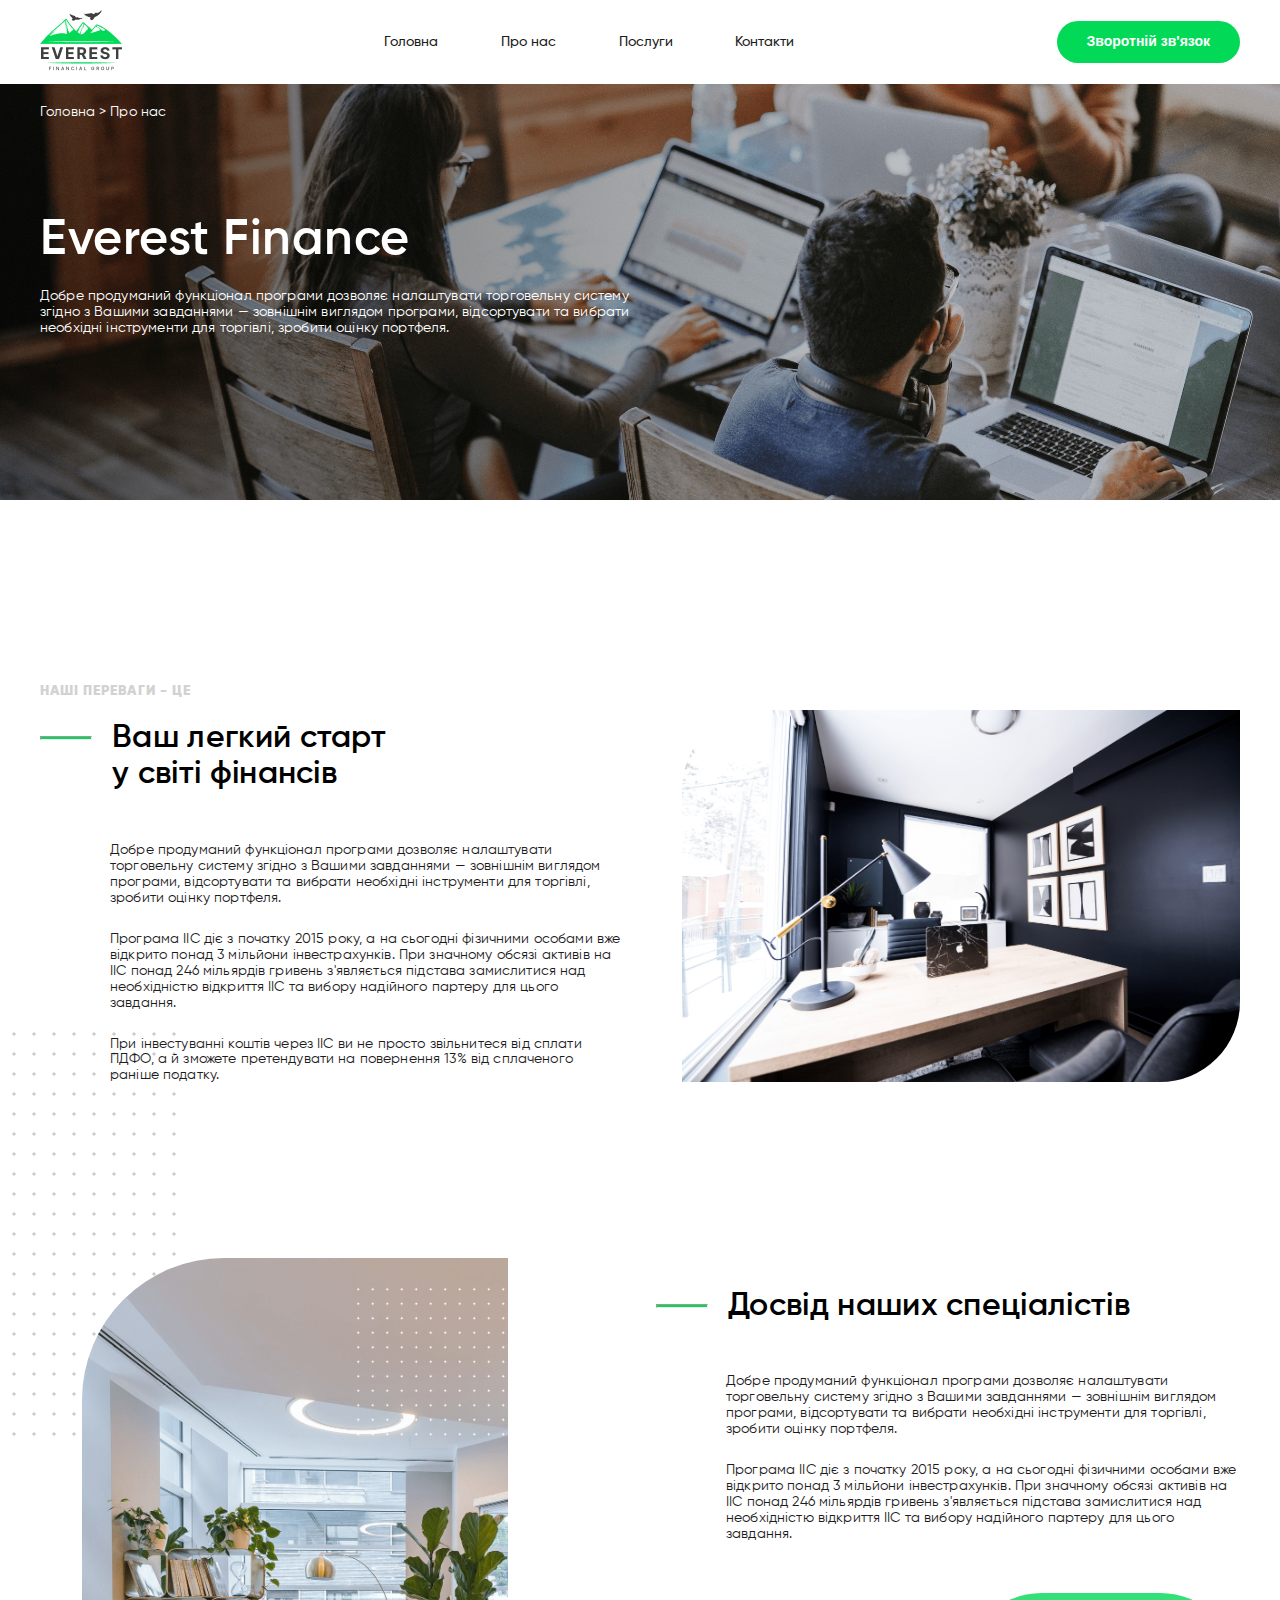
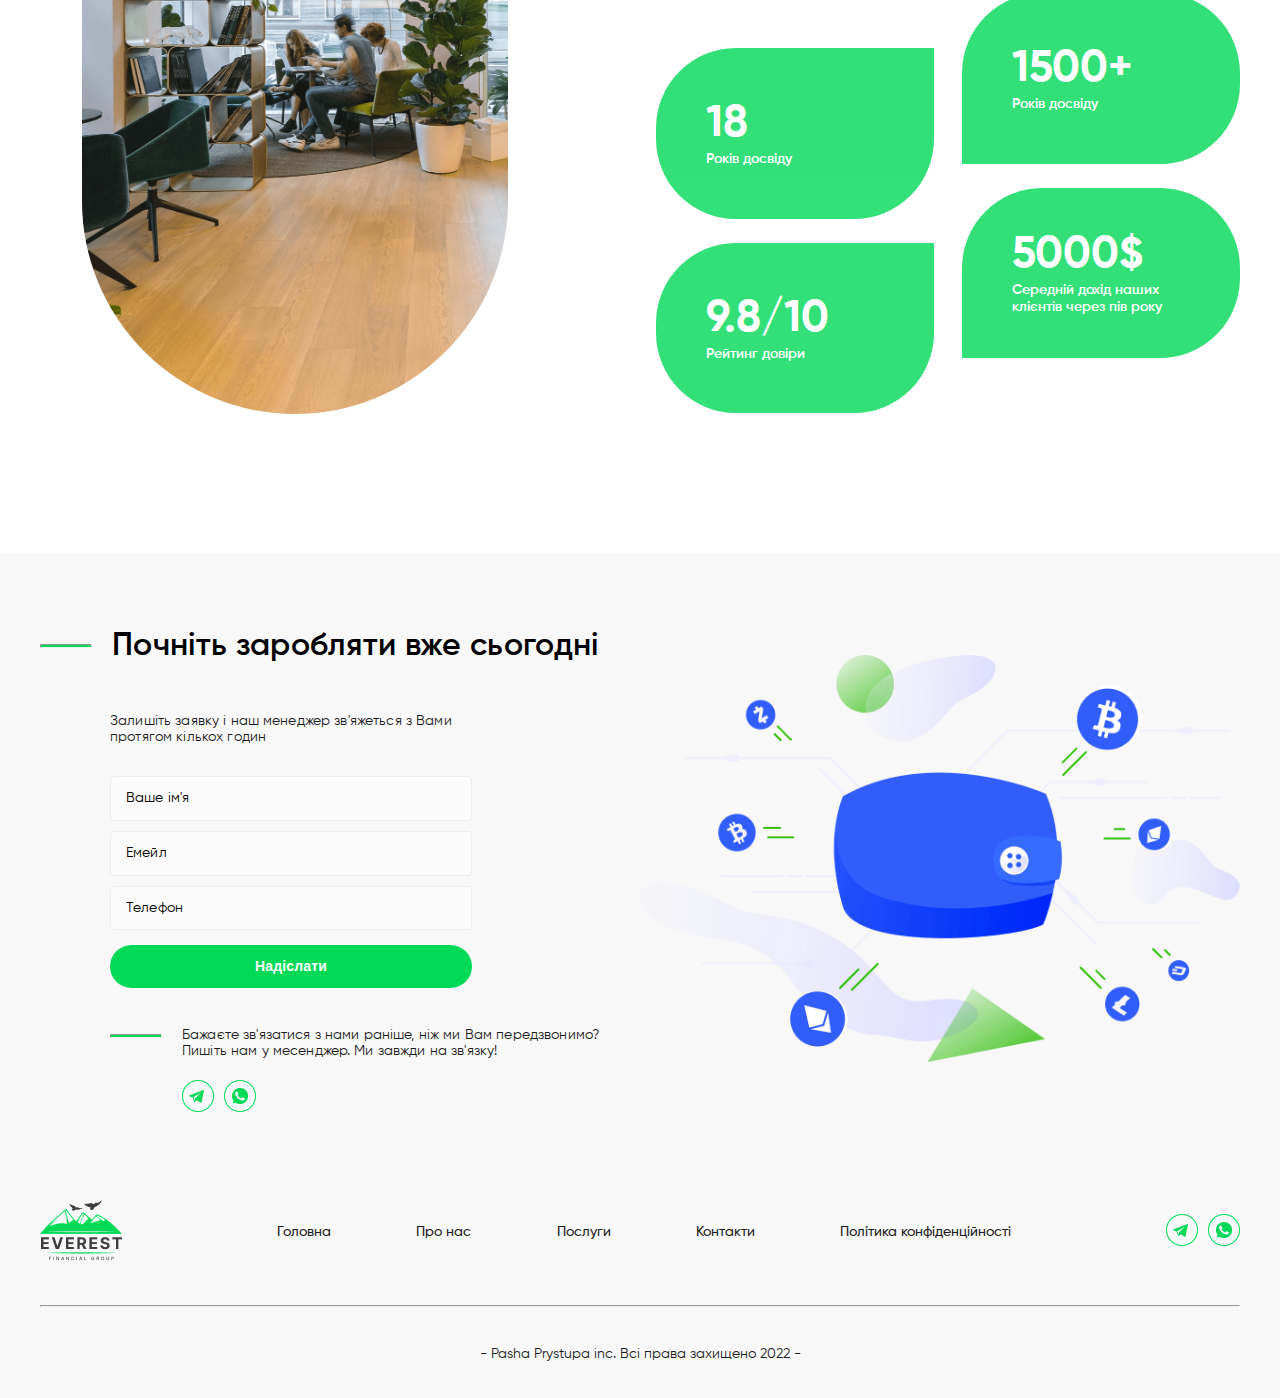
==== about_us.html @ 1550c244 "Update about_us.html" ====
<!DOCTYPE html>
<html lang="uk">

<head>
   <meta charset="UTF-8">
   <meta http-equiv="X-UA-Compatible" content="IE=edge">
   <meta name="viewport" content="width=device-width, initial-scale=1.0">
   <link rel="stylesheet" href="./css/main.css">
   <title>Everest</title>
</head>

<body class="body">
   <header class="header">
      <div class="body_header _container">
         <a href="./index.html"><img class="header_logo" src="./images/Logo_main.png" alt="Main logo"></a>
         <nav class="header_nav">
            <a class="header_link" href="./index.html">Головна</a>
            <a class="header_link" href="./about_us.html">Про нас</a>
            <div class="dropdown">
               <a class="header_link dropdown" onclick="dropdownMenu()">Послуги</a>
               <div class="dropdown_content" id="dropdown">
                  <a href="./stock_market.html" class="dropdown_content_link">Фондова біржа</a>
                  <a href="./crypto.html" class="dropdown_content_link">Криптовалюта</a>
               </div>
            </div>
            <a class="header_link" href="./contacts.html">Контакти</a>
         </nav>
         <a class="popup_button_link" href="#popup"><button class="header_button white_text">Зворотній
               зв'язок</button></a>
         <div class="mobile_menu_group">
            <a href="#popup" class="phone_link_button">
               <button class="header_phone_button">
                  <img src="./images/phone_button.png" alt="menu phone button">
               </button>
            </a>
            <a onclick="mobileMenuToggle()" class="mobile_menu_button">
               <button id="mobile_menu_button" class="header_menu_button_mobile">
                  <hr class="header_menu_button_mobile_line">
                  <hr class="header_menu_button_mobile_line">
                  <hr class="header_menu_button_mobile_line">
               </button>
               <button id="mobile_menu_button_x" class="mobile_menu_button_x">
               </button>
            </a>
         </div>
      </div>
   </header>
   <main>
      <div class="mobile_menu_popup" id="mobile_menu_popup">
         <nav class="mobile_menu_popup_nav">
            <a class="header_link" href="./index.html">Головна</a>
            <a class="header_link" href="./about_us.html">Про нас</a>
            <div class="dropdown_footer">
               <a class="header_link mobile_dropdown_footer" onclick="dropdownMenuMobileFooter()">Послуги</a>
               <div class="mobile_dropdown_content_footer" id="mobile_dropdown_footer">
                  <a href="./stock_market.html" class="dropdown_content_link">Фондова біржа</a>
                  <a href="./crypto.html" class="dropdown_content_link">Криптовалюта</a>
               </div>
            </div>
            <a class="header_link" href="./contacts.html">Контакти</a>
            <a class="header_link" href="#">Політика конфіденційності</a>
         </nav>
         <div class="mobile_popup_links">
            <a class="footer_link" href="https://twitter.com/" target="_blank"><img src="./images/twitter_icon.png"
                  alt="twitter icon"></a>
            <a class="footer_link" href="https://www.whatsapp.com/" target="_blank"><img src="./images/wats_up_icon.png"
                  alt="whats up icon"></a>
         </div>
      </div>
      <div class="body_main">
         <section class="main_banner au_main_banner">
            <div class="main_container _container">
               <div class="page_location">
                  <a href="./index.html" class="page_location_link">Головна</a>
                  <span class="page_location_arrow"> > </span>
                  <a href="./about_us.html" class="page_location_link">Про нас</a>
               </div>
               <div class="main_banner_content">
                  <h2 class="main_banner_title">Everest Finance</h2>
                  <p class="main_banner_text">Добре продуманий функціонал програми дозволяє налаштувати торговельну
                     систему згідно з Вашими завданнями — зовнішнім виглядом програми, відсортувати та вибрати необхідні
                     інструменти для торгівлі, зробити оцінку портфеля.</p>
               </div>
            </div>
         </section>
         <div class="_container">
            <section class="au_about_us">
               <div class="about_us_content">
                  <h3 class="gray_title">Наші переваги - це</h3>
                  <div class="green_line_group">
                     <hr class="green_line">
                     <h4 class="line_title">Ваш легкий старт<br> у світі фінансів</h4>
                  </div>
                  <div class="about_us_banner _tablet_invise">
                     <img class="au_about_us_banner_img" src="./images/main_about_us_img.png" alt="about us image">
                  </div>
                  <div class="about_us_text">
                     <p class="regular_text">Добре продуманий функціонал програми дозволяє налаштувати торговельну
                        систему згідно з Вашими завданнями — зовнішнім виглядом програми, відсортувати та вибрати
                        необхідні інструменти для торгівлі, зробити оцінку портфеля.</p>
                     <p class="regular_text">Програма ІІС діє з початку 2015 року, а на сьогодні фізичними особами вже
                        відкрито понад 3 мільйони інвестрахунків. При значному обсязі активів на ІІС понад 246 мільярдів
                        гривень з'являється підстава замислитися над необхідністю відкриття ІІС та вибору надійного
                        партеру для цього завдання.</p>
                     <p class="regular_text">При інвестуванні коштів через ІІС ви не просто звільнитеся від сплати ПДФО,
                        а й зможете претендувати на повернення 13% від сплаченого раніше податку.</p>
                  </div>
               </div>
               <div class="about_us_banner">
                  <img class="about_us_banner_img" src="./images/about_us_advantage.png" alt="our advantages">
               </div>
               <div class="polka_dotted"></div>
            </section>
            <section class="au_expirience">
               <div class="au_expirience_banner">
                  <span class="au_expirience_banner_img" alt="our experience">
                     <div class="au_polka_dotted"></div>
               </div>
               <div class="au_expirience_content">
                  <div class="au_expirience_content_text">
                     <div class="green_line_group">
                        <hr class="green_line">
                        <h4 class="line_title">Досвід наших спеціалістів</h4>
                     </div>
                     <div class="au_expirience_tablet">
                        <span class="au_expirience_tablet_img" alt="our expirience peoples">
                     </div>
                     <div class="about_us_text">
                        <p class="regular_text">Добре продуманий функціонал програми дозволяє налаштувати торговельну
                           систему згідно з Вашими завданнями — зовнішнім виглядом програми, відсортувати та вибрати
                           необхідні інструменти для торгівлі, зробити оцінку портфеля.</p>
                        <p class="regular_text">Програма ІІС діє з початку 2015 року, а на сьогодні фізичними особами
                           вже відкрито понад 3 мільйони інвестрахунків. При значному обсязі активів на ІІС понад 246
                           мільярдів гривень з'являється підстава замислитися над необхідністю відкриття ІІС та вибору
                           надійного партеру для цього завдання.</p>
                     </div>
                  </div>
                  <div class="au_green_drops">
                     <div class="au_green_drops_vertical">
                        <div class="au_green_drop">
                           <h5 class="au_green_drop_title">18</h5>
                           <p class="au_green_drop_text">Років досвіду</p>
                        </div>
                        <div class="au_green_drop mobile_hide_drop">
                           <h5 class="au_green_drop_title">9.8/10</h5>
                           <p class="au_green_drop_text">Рейтинг довіри</p>
                        </div>
                        <div class="au_green_drop_mirror mobile_show_drop">
                           <h5 class="au_green_drop_title">1500+</h5>
                           <p class="au_green_drop_text">Років досвіду</p>
                        </div>
                     </div>
                     <div class="au_green_drops_vertical _mirror">
                        <div class="au_green_drop_mirror mobile_hide_drop">
                           <h5 class="au_green_drop_title">1500+</h5>
                           <p class="au_green_drop_text">Років досвіду</p>
                        </div>
                        <div class="au_green_drop mobile_show_drop">
                           <h5 class="au_green_drop_title">9.8/10</h5>
                           <p class="au_green_drop_text">Рейтинг довіри</p>
                        </div>
                        <div class="au_green_drop_mirror">
                           <h5 class="au_green_drop_title">5000$</h5>
                           <p class="au_green_drop_text">Середній дохід наших клієнтів через пів року</p>
                        </div>
                     </div>
                  </div>
               </div>
            </section>
         </div>
      </div>
   </main>
   <footer class="footer_body">
      <div class="au_footer_wrapper">
         <div class="_container">
            <div class="start_make_money">
               <div class="start_make_money_form">
                  <div class="au_expirience_content_text">
                     <div class="green_line_group ">
                        <hr class="green_line">
                        <h4 class="line_title">Почніть заробляти вже сьогодні</h4>
                     </div>
                     <div class="about_us_text">
                        <p class="regular_text mobile_form_padding">Залишіть заявку і наш менеджер зв'яжеться з Вами
                           <br>протягом кількох
                           годин
                        </p>
                        <div class="au_popup_content">
                           <form class="au_popup_input" action="#popup_success">
                              <input class="popup_input_field" type="text" placeholder="Ваше ім'я" required>
                              <input class="popup_input_field" type="email"
                                 pattern="[a-z0-9._%+-]+@[a-z0-9.-]+\.[a-z]{2,4}$" required placeholder="Емейл">
                              <input class="popup_input_field" type="tel" placeholder="Телефон" required>
                              <input type="submit" class="popup_input_button" value="Надіслати">
                           </form>
                        </div>
                        <div class="au_green_line_group">
                           <hr class="au_green_line">
                           <div class="au_green_line_links_text">
                              <p class="au_regular_text">Бажаєте зв'язатися з нами раніше, ніж ми Вам
                                 передзвонимо?<br>Пишіть нам у месенджер. Ми завжди на зв'язку!</p>
                              <div class="au_green_line_links">
                                 <a class="footer_link" href="https://twitter.com/" target="_blank"><img
                                       src="./images/twitter_icon.png" alt="twitter icon"></a>
                                 <a class="footer_link" href="https://www.whatsapp.com/" target="_blank"><img
                                       src="./images/wats_up_icon.png" alt="whats up icon"></a>
                              </div>
                           </div>
                        </div>
                     </div>
                  </div>
               </div>
               <div>
                  <img class="start_make_money_img" src="./images/start_make_money.png" alt="wallet start make money">
               </div>
            </div>
            <div class="foot_container">
               <div class="footer_content">
                  <a href="./index.html"><img class="header_logo" src="./images/Logo_main.png" alt="Main logo"></a>
                  <nav class="footer_nav">
                     <a class="header_link" href="./index.html">Головна</a>
                     <a class="header_link" href="./about_us.html">Про нас</a>
                     <div class="dropdown_footer">
                        <a class="header_link dropdown_footer" onclick="dropdownMenuFooter()">Послуги</a>
                        <div class="dropdown_content_footer" id="dropdown_footer">
                           <a href="./stock_market.html" class="dropdown_content_link">Фондова біржа</a>
                           <a href="./crypto.html" class="dropdown_content_link">Криптовалюта</a>
                        </div>
                     </div>
                     <a class="header_link" href="./contacts.html">Контакти</a>
                     <a class="header_link" href="#">Політика конфіденційності</a>
                  </nav>
                  <div class="footer_links">
                     <a class="footer_link" href="https://twitter.com/" target="_blank"><img
                           src="./images/twitter_icon.png" alt="twitter icon"></a>
                     <a class="footer_link" href="https://www.whatsapp.com/" target="_blank"><img
                           src="./images/wats_up_icon.png" alt="whats up icon"></a>
                  </div>
               </div>
               <hr class="footer_line">
               <h6 class="copyright_footer">- <a href="https://www.instagram.com/pashkentik/"
                     class="footer_copyright">Pasha Prystupa</a> inc.
                  Всі права захищено 2022 -</h6>
            </div>
         </div>
      </div>
   </footer>
   <div id="popup" class="popup">
      <a class="popup_area" href="#popup_close"></a>
      <div class="popup_body">
         <div class="popup_group">
            <div class="popup_content">
               <h3 class="popup_title">Зворотній зв'язок</h3>
               <form class="popup_input" action="#popup_success">
                  <input class="popup_input_field" type="text" placeholder="Ваше ім'я" required>
                  <input class="popup_input_field" type="tel" placeholder="Телефон" required>
                  <input class="popup_input_field" type="email" pattern="[a-z0-9._%+-]+@[a-z0-9.-]+\.[a-z]{2,4}$"
                     required placeholder="Емейл">
                  <input type="submit" class="popup_input_button" value="Надіслати">
               </form>
            </div>
            <a href="#popup_close" class="popup_close"><img class="popup_close_img" src="./images/close_btn.png"
                  alt="close icon"></a>
         </div>
      </div>
   </div>
   <div id="popup_success" class="popup_success">
      <a class="popup_area" href="#popup_close"></a>
      <div class="popup_body_success">
         <div class="popup_group_success">
            <div class="popup_content_success">
               <h3 class="popup_title title_success">Ви успішно надіслали заявку на зворотній дзвінок. Ми з вами
                  зв'яжемось найближчим часом!</h3>
            </div>
            <a href="#popup_close" class="popup_close"><img class="popup_close_img" src="./images/close_btn.png"
                  alt="close icon"></a>
         </div>
      </div>
   </div>
   <div id="popup_close" class="popup_close_scroll"></div>
   <script src="./js/main.js"></script>
</body>

</html>
---- css/main.css ----
@font-face {
   font-family: 'Gilroy';
   src: url('../fonts/Gilroy-Regular.ttf') format('truetype');
   font-weight: 400;
   font-style: normal;
}

@font-face {
   font-family: 'Gilroy';
   src: url('../fonts/Gilroy-Medium.ttf') format('truetype');
   font-weight: 500;
   font-style: normal;
}

@font-face {
   font-family: 'Gilroy';
   src: url('../fonts/Gilroy-SemiBold.ttf') format('truetype');
   font-weight: 600;
   font-style: normal;
}

@font-face {
   font-family: 'Gilroy';
   src: url('../fonts/Gilroy-Bold.ttf') format('truetype');
   font-weight: 700;
   font-style: normal;
}

@font-face {
   font-family: 'Gilroy';
   src: url('../fonts/Gilroy-ExtraBold.ttf') format('truetype');
   font-weight: 800;
   font-style: normal;
}

@font-face {
   font-family: 'Gilroy';
   src: url('../fonts/Gilroy-Black.ttf') format('truetype');
   font-weight: 900;
   font-style: normal;
}

@font-face {
   font-family: 'Poppins';
   src: url('../fonts/Poppins-Bold.ttf') format('truetype');
   font-weight: 700;
   font-style: normal;
}

@font-face {
   font-family: 'Inter';
   src: url('../fonts/Inter-Medium.ttf') format('truetype');
   font-weight: 500;
   font-style: normal;
}

@font-face {
   font-family: 'Inter';
   src: url('../fonts/Inter-Bold.ttf') format('truetype');
   font-weight: 700;
   font-style: normal;
}

@font-face {
   font-family: 'Inter';
   src: url('../fonts/Inter-Black.ttf') format('truetype');
   font-weight: 900;
   font-style: normal;
}

/***************************************************              GENERAL RESET STYLES             ***************************************************/
html,
body,
div,
span,
object,
iframe,
h1,
h2,
h3,
h4,
h5,
h6,
p,
blockquote,
pre,
abbr,
address,
cite,
code,
del,
dfn,
em,
img,
ins,
kbd,
q,
samp,
small,
strong,
sub,
sup,
var,
b,
i,
dl,
dt,
dd,
ol,
ul,
li,
fieldset,
form,
label,
legend,
table,
caption,
tbody,
tfoot,
thead,
tr,
th,
td,
article,
aside,
canvas,
details,
figcaption,
figure,
footer,
header,
hgroup,
menu,
nav,
section,
summary,
time,
mark,
audio,
video {
   margin: 0;
   padding: 0;
   border: 0;
   outline: 0;
   font-size: 100%;
   vertical-align: baseline;
   background: transparent;
}

* {
   box-sizing: border-box;
}

*:focus {
   outline: none;
}

article,
aside,
details,
figcaption,
figure,
footer,
header,
hgroup,
menu,
nav,
section {
   display: block;
}

nav ul {
   list-style: none;
}

ol,
ul {
   list-style: none;
   margin: 0;
   padding: 0;
}

a {
   margin: 0;
   padding: 0;
   font-size: 100%;
   vertical-align: baseline;
   background: transparent;
   text-decoration: none;
}

a:hover {
   text-decoration: none;
}

table {
   border-collapse: collapse;
   border-spacing: 0;
}

img {
   border-style: none;
   max-width: 100%;
}

form fieldset {
   margin: 0;
   padding: 0;
   border: none;
}

input,
textarea,
select {
   vertical-align: middle;
   color: #000;
   padding: 0;
}

input,
select {
   vertical-align: middle;
}

input::-webkit-input-placeholder {
   color: #000;
}

input:focus::-webkit-input-placeholder {
   color: #000;
}

/*
@media (min-width: 1921px){}
@media (width: 1920px){}
@media (min-width: 1440px) and (max-width: 1919px) {}
@media (min-width: 1360px) and (max-width: 1439px) {}
@media (min-width: 1280px) and (max-width: 1359px) {}
@media (min-width: 1024px) and (max-width: 1279px) {}
@media (min-width: 768px) and (max-width: 1023px) {}
@media (min-width: 375px) and (max-width: 767px) {}
@media (min-width: 320px) and (max-width: 374px) {}
*/
/*
@media (max-width: 1919px) {}
@media (max-width: 1439px) {}
@media (max-width: 1279px) {}
@media (max-width: 767px) {}
*/
.wrapper {
   display: block;
   position: relative;
   width: 100%;
   height: 100%;
}

.layout {
   display: block;
   position: relative;
   overflow: hidden;
   width: 1400px;
   margin: 0 auto 0 auto;
}

header,
main,
footer,
section {
   display: block;
   position: relative;
   overflow: hidden;
   width: 100%;
}

._content {
   display: block;
   position: relative;
   overflow: hidden;
   width: 100%;
}

h1,
h2,
h3,
h4,
h5,
h6 {
   font-weight: inherit;
   font-size: inherit;
}

/***************************************************              GENERAL RESET STYLES             ***************************************************/
._container {
   max-width: 1200px;
   margin: 0 auto;
   padding: 0 15px;
   box-sizing: content-box;
   position: relative;
}

.header {
   overflow: visible;
   background: #FFFFFF;
   box-shadow: 0px 7px 40px rgba(0, 0, 0, 0.08);
}

body,
a {
   height: 100%;
   line-height: 16px;
   font-size: 14px;
   font-family: Gilroy;
   color: #1D1B1B;
   font-weight: 400;
   letter-spacing: 1%;
}

.body_header {
   display: flex;
   align-items: center;
   justify-content: space-between;
   min-height: 74px;
   padding-top: 5px;
   padding-bottom: 5px;
   z-index: 10;
}

.header_logo {
   min-height: 60px;
   min-width: 82px;
}

.header_nav {
   display: flex;
   max-width: 410px;
   justify-content: space-between;
   flex-grow: 1;
   align-self: stretch;
   overflow: visible;
}

.header_link {
   font-weight: 500;
   display: flex;
   align-items: center;
   justify-content: center;
   height: 100%;
}

.header_link:hover {
   color: #01D957;
}

.header_button {
   background: #01D957;
   border-radius: 27px;
   width: fit-content;
   max-height: 43px;
   padding: 13px 30px;
   border: none;
   text-align: center;
   cursor: pointer;
}

.header_phone_button {
   width: 40px;
   height: 40px;
   border-radius: 50%;
   border: none;
   background-color: #01D957;
   display: flex;
   justify-content: center;
   align-items: center;
}

.header_menu_button_mobile {
   border: none;
   background: #FFFFFF;
   width: 28px;
   height: 19px;
   display: flex;
   flex-direction: column;
   gap: 5px;
   padding: 0;
}

.header_menu_button_mobile_line {
   border-color: #01D957;
   height: 3px;
   background-color: #01D957;
   width: 100%;
   padding: 0;
   margin: 0;
   border-radius: 8px;
}

.mobile_menu_button {
   height: fit-content;
   width: fit-content;
}

.mobile_menu_group {
   display: none;
   gap: 34px;
   justify-content: center;
   align-items: center;
}

.white_text {
   color: #FFFFFF;
   font-weight: 700;
   font-size: 14px;
   line-height: 114%;
}

.main_banner {
   display: block;
   margin-left: auto;
   margin-right: auto;
   max-width: 100%;
   height: 500px;
   background: linear-gradient(88.35deg, #000000 -2.55%, rgba(0, 0, 0, 0) 79.52%), url('../images/main_banner.png');
   background-repeat: no-repeat;
   background-position: center;
   background-size: cover;
   color: #FFFFFF;
   position: relative;
   overflow: visible;
}

.au_main_banner {
   display: block;
   margin-left: auto;
   margin-right: auto;
   max-width: 100%;
   height: 416px;
   background: linear-gradient(88.35deg, rgba(0, 0, 0, 0.5) -2.55%, rgba(0, 0, 0, 0) 79.52%), url('../images/about_us_banner.png');
   background-repeat: no-repeat;
   background-position: center;
   background-size: cover;
   color: #FFFFFF;
   position: relative;
   overflow: visible;
}

.sm_main_banner {
   display: block;
   margin-left: auto;
   margin-right: auto;
   max-width: 100%;
   height: 416px;
   background: linear-gradient(88.35deg, rgba(0, 0, 0, 0.5) -2.55%, rgba(0, 0, 0, 0) 79.52%), url('../images/stock_market_banner.png');
   background-repeat: no-repeat;
   background-position: center;
   background-size: cover;
   color: #FFFFFF;
   position: relative;
   overflow: visible;
}

.crypto_main_banner {
   display: block;
   margin-left: auto;
   margin-right: auto;
   max-width: 100%;
   height: 416px;
   background: linear-gradient(88.35deg, rgba(0, 0, 0, 0.5) -2.55%, rgba(0, 0, 0, 0) 79.52%), url('../images/crypto_banner.png');
   background-repeat: no-repeat;
   background-position: center;
   background-size: cover;
   color: #FFFFFF;
   position: relative;
   overflow: visible;
}

.contact_main_banner {
   display: block;
   width: 50%;
   height: 684px;
   background: linear-gradient(88.35deg, rgba(0, 0, 0, 0.5) -2.55%, rgba(0, 0, 0, 0) 79.52%), url('../images/about_us_banner.png');
   background-repeat: no-repeat;
   background-position: center;
   background-size: cover;
   color: #FFFFFF;
   position: absolute;
   overflow: visible;
   top: 0;
   left: 0;
   z-index: -2;
}

.contact_body {
   min-height: 684px;
   position: relative;
}

.main_container {
   display: flex;
   height: 100%;
   justify-content: center;
   flex-direction: column;
}

.main_banner_content {
   max-width: 710px;
   flex-direction: column;
   width: 100%;
}

.main_banner_title {
   font-size: 50px;
   font-weight: 600;
   line-height: 114%;
   letter-spacing: 0.01em;
   padding-bottom: 20px;
   max-width: 710px;
}

.main_banner_text {
   font-family: 'Gilroy';
   font-style: normal;
   font-weight: 400;
   font-size: 14px;
   line-height: 114%;
   letter-spacing: 0.01em;
   color: #FFFFFF;
   padding-bottom: 35px;
   max-width: 590px;
}

.main_banner_button {
   height: fit-content;
   width: 100%;
   background: #01D957;
   width: fit-content;
   max-height: 48px;
   text-align: center;
   padding: 16px 30px;
   border: none;
   border-radius: 27px;
   cursor: pointer;
}


.about_us {
   width: 100%;
   max-height: 424px;
   margin-top: 100px;
   display: flex;
   justify-content: space-between;
   position: relative;
   overflow: visible;
}

.au_about_us {
   width: 100%;
   margin-top: 184px;
   display: flex;
   justify-content: space-between;
   position: relative;
   overflow: visible;

}

.sm_about_us {
   width: 100%;
   margin-top: 184px;
   display: flex;
   justify-content: space-between;
   position: relative;
   overflow: visible;
}

.au_expirience {
   width: 100%;
   height: 756px;
   margin-top: 150px;
   display: flex;
   justify-content: space-between;
   position: relative;
   overflow: visible;
   margin-bottom: 140px;
}

.about_us_content {
   max-width: 584px;
   max-height: 424px;
}

.sm_about_us_content {
   max-width: 550px;
   height: fit-content;
}

.au_expirience_content {
   max-width: 584px;
   padding-top: 30px;
}

.gray_title {
   width: 100%;
   font-weight: 900;
   font-size: 14px;
   line-height: 114%;
   letter-spacing: 0.075em;
   color: #D2D2D2;
   padding-bottom: 20px;
   text-transform: uppercase;
}

.contact_gray_title {
   width: fit-content;
   font-weight: 900;
   font-size: 14px;
   line-height: 114%;
   letter-spacing: 0.075em;
   color: #D2D2D2;
   padding-bottom: 15px;
   text-transform: uppercase;
}

.contact_location {
   display: flex;
   justify-content: space-between;
}

.line_title {
   font-family: 'Gilroy';
   font-style: normal;
   font-weight: 600;
   font-size: 32px;
   line-height: 114%;
   letter-spacing: 0.01em;
   color: #000000;
   padding-bottom: 20px;
}

.contact_line_title {
   font-family: 'Gilroy';
   font-style: normal;
   font-weight: 600;
   font-size: 32px;
   line-height: 114%;
   letter-spacing: 0.01em;
   color: #000000;
}

.green_line_group {
   display: flex;
   gap: 20px;
   padding-bottom: 30px;
}

.sm_green_line_group {
   display: flex;
   gap: 20px;
   padding-bottom: 30px;
   padding-top: 20px;
}

.au_green_line_group {
   display: flex;
   gap: 20px;
}

._propose_line {
   padding-bottom: 50px;
}

.green_line {
   background-color: #01D957;
   min-width: 52px;
   height: 4px;
   margin: 0;
   align-self: top;
   margin-top: 16px;
}

.au_green_line {
   background-color: #01D957;
   width: 52px;
   height: 4px;
   margin: 0;
   margin-top: 6px;
   align-self: top;
}

.au_green_line_links {
   display: flex;
}

.green_words {
   color: #01D957;
}

.regular_text {
   font-family: 'Gilroy';
   font-style: normal;
   font-weight: 400;
   font-size: 14px;
   line-height: 114%;
   letter-spacing: 0.01em;
   max-width: 520px;
}

.au_regular_text {
   font-family: 'Gilroy';
   font-style: normal;
   font-weight: 400;
   font-size: 14px;
   line-height: 114%;
   letter-spacing: 0.01em;
   max-width: 520px;
   padding-bottom: 20px;
}

.regular_text:not(:last-of-type) {
   padding-bottom: 25px;
}

.regular_text:last-of-type {
   padding-bottom: 30px;
}

.about_us_banner_img {
   max-height: inherit;
   width: 100%;
   border-radius: 80px 0px;
   align-self: center;
}

.au_about_us_banner_img {
   max-height: inherit;
   width: 100%;
   border-radius: 80px 0px;
   align-self: center;
}

.tablet_about_us_banner_img {
   position: absolute;
   height: 45%;
   width: 45%;
   bottom: 0;
   right: 0;
   border-radius: 30px;
}

.au_expirience_banner {
   display: flex;
   padding-left: 42px;
   align-self: center;
   width: 100%;
   position: relative;
   max-width: 468px;
}

.au_expirience_banner_img {
   max-height: inherit;
   width: 100%;
   border-radius: 200px 0px 300px 300px;
   align-self: center;
   height: 756px;
   background: url('../images/about_us_experience.png'), no-repeat;
   background-position: center;
   background-size: cover;
}

.au_expirience_tablet_img {
   background: url('../images/about_us_banner.png'), no-repeat;
   background-position: center;
   background-size: cover;
   border-radius: 350px 0px 300px 300px;
   align-self: center;
   width: 100%;
   height: 542px;
}

.au_expirience_tablet {
   padding: 40px 0;
   display: flex;
   justify-content: center;
   display: none;
}

.sm_top_banner_img {
   max-height: inherit;
   width: 100%;
   background: #C4C4C4;
   border-radius: 80px 0px 0px 0px;
   align-self: center;
}

.sm_middle_banner_img {
   max-height: inherit;
   width: 100%;
   background: #C4C4C4;
   align-self: center;

}

.sm_bottom_banner_img {
   max-height: inherit;
   width: 100%;
   background: #C4C4C4;
   border-radius: 0px 0px 80px 0px;
   align-self: center;
}

.crypto_top_banner_img {
   max-height: inherit;
   width: 100%;
   background: #C4C4C4;
   border-radius: 80px 0px 80px 0px;
   display: flex;
   align-items: center;
   height: 100%;
}

.white_line_crypto {
   position: absolute;
   background-color: #FFFFFF;
   width: 100%;
   height: 4.9%;
   left: 0;
}

.white_line_crypto_top {
   top: 30%;
}

.white_line_crypto_bottom {
   top: 65%;
}

.about_us_banner {
   display: flex;
   padding-left: 15px;
   align-self: center;
   max-width: 608px;
   max-height: 372px;
}

._tablet_invise {
   display: none;
}

.sm_stock_market_top {
   display: flex;
   align-self: center;
   max-width: 590px;
   max-height: 609px;
   position: relative;
   flex-direction: column;
   gap: 30px;
}

.crypto_stock_market_top {
   display: flex;
   align-self: center;
   max-width: 590px;
   max-height: 609px;
   position: relative;
}


.about_us_text {
   padding-left: 70px;
}

.footer_copyright:hover {
   color: #01D957;
}

.popup {
   position: fixed;
   height: 100%;
   width: 100%;
   background-color: rgba(19, 19, 19, 0.9);
   top: 0;
   left: 0;
   visibility: hidden;
   opacity: 0;
   z-index: 20;
}

.popup_success {
   position: fixed;
   height: 100%;
   width: 100%;
   background-color: rgba(19, 19, 19, 0.9);
   top: 0;
   left: 0;
   visibility: hidden;
   opacity: 0;
   z-index: 20;
}

.popup:target {
   opacity: 1;
   visibility: visible;
}

.popup_success:target {
   opacity: 1;
   visibility: visible;
}

.popup_area {
   position: absolute;
   width: 100%;
   height: 100%;
   top: 0;
   left: 0;
}

.popup_body {
   height: 100%;
   display: flex;
   align-items: center;
   justify-content: center;
   padding: 30px 0;
   padding-left: 15px;
   justify-items: center;
}

.popup_content {
   background-color: #FFFFFF;
   border-radius: 12px;
   width: 100%;
   height: 100%;
   display: flex;
   flex-direction: column;
   justify-content: space-evenly;
   align-items: center;
   z-index: 10;
}

.au_popup_content {
   border-radius: 12px;
   width: 387px;
   height: 222px;
   display: flex;
   flex-direction: column;
   justify-content: space-evenly;
   align-items: center;
   margin-bottom: 30px;
}

.popup_content_success {
   background-color: #FFFFFF;
   border-radius: 12px;
   width: 100%;
   height: 100%;
   display: flex;
   flex-direction: column;
   justify-content: center;
   align-items: center;
   z-index: 10;
}

.card_popup_content {
   border-radius: 12px;
   width: 387px;
   height: 222px;
   display: flex;
   flex-direction: column;
   justify-content: space-evenly;
   align-items: center;

}

.contact_wrapper {
   align-self: center;
   max-width: 386px;
}

.popup_input {
   display: flex;
   flex-direction: column;
   gap: 10px;
   width: 100%;
   height: 100%;
   max-width: 387px;
   max-height: 222px;
   padding-bottom: 10px;
   padding-left: 25px;
   padding-right: 25px;

}

.au_popup_input {
   display: flex;
   flex-direction: column;
   gap: 10px;
   width: 100%;
   height: 100%;
   max-width: 387px;
   max-height: 222px;
   padding-bottom: 10px;
   padding-right: 25px;
}

.card_popup_input {
   display: flex;
   flex-direction: column;
   gap: 10px;
   width: 100%;
   height: 100%;
   max-width: 387px;
   max-height: 222px;
   align-self: center;
}

.popup_title {
   font-family: 'Gilroy';
   font-style: normal;
   font-weight: 600;
   font-size: 24px;
   line-height: 114%;
   letter-spacing: 0.01em;
   color: #000000;
   text-align: center;
}

.popup_input_field {
   max-height: 48px;
   width: 386px;
   background-color: #FBFBFB;
   border: 1px solid #EEEDED;
   border-radius: 4px;
   padding-left: 15px;
   font-family: 'Gilroy';
   font-style: normal;
   font-weight: 400;
   font-size: 14px;
   line-height: 114%;
   letter-spacing: 0.01em;
   color: #1D1B1B;
   height: 100%;
   width: 100%;
}

.popup_input_button {
   max-width: 387px;
   max-height: 43px;
   height: 100%;
   margin-top: 5px;
   background-color: #01D957;
   border-radius: 27px;
   border: none;
   font-weight: 700;
   font-size: 14px;
   line-height: 114%;
   letter-spacing: 0.01em;
   color: #FFFFFF;
   width: 100%;
   cursor: pointer;
}

.popup_input_button_link {
   max-width: 387px;
   max-height: 43px;
   height: 100%;
}

.popup_group {
   overflow: hidden;
   display: flex;
   width: 480px;
   height: 354px;
   gap: 10px;
   margin: 0 10px;
   position: relative;
   padding-right: 28px;
   padding-left: 15px;
}

.popup_body_success {
   display: flex;
   height: 100%;
   justify-content: center;
   align-items: center;
}

.popup_group_success {
   display: flex;
   max-width: 436px;
   max-height: 225px;
   height: 100%;
   width: 100%;
   gap: 10px;
   padding-left: 26px;
}

.popup_close {
   width: 16px;
   height: 16px;
   position: absolute;
   top: 0;
   right: 0px;
}

.popup_close_img {
   max-width: 16px;
   height: 100%;
}

.popup_close_scroll {
   display: absolute;
   position: fixed;

}

.mobile_menu_popup {
   position: absolute;
   top: 0;
   left: 0;
   height: 90vh;
   width: 100%;
   display: flex;
   background-color: #FFFFFF;
   z-index: 18;
   align-items: center;
   flex-direction: column;
   display: none;
}

.show_menu_popup {
   display: flex;
}

.hide_three_hr {
   display: none;
}

.mobile_menu_button_x {
   background-image: url('../images/close_btn.png');
   background-repeat: no-repeat;
   background-size: cover;
   background-position: center;
   border: none;
   background-color: #FFFFFF;
   width: 28px;
   height: 19px;
   padding: 0;
   margin: 0;
   display: none;
}

.show_x {
   display: block;
}

.mobile_menu_popup_nav .header_link {
   padding: 20px 0;
   height: auto;
}

.mobile_menu_popup_nav {
   display: flex;
   max-width: 734px;
   width: 100%;
   flex-direction: column;
   gap: 40px;
   flex-grow: 1;
   justify-content: center;
}

.mobile_popup_links {
   padding-bottom: 50px;
}

.title_success {
   max-width: 350px;
   max-height: 110px;
}

.polka_dotted {
   position: absolute;
   top: 340px;
   left: -88%;
   width: 100%;
   height: 425px;
   background-color: transparent;
   background-image: radial-gradient(#000 3%, transparent 15%),
      radial-gradient(#000 3%, transparent 15%);
   background-size: 20px 20px;
   background-repeat: repeat;
   opacity: 0.2;
   z-index: -1;
}

.au_polka_dotted {
   position: absolute;
   top: 24px;
   right: 1px;
   width: 156px;
   height: 156px;
   background-color: transparent;
   background-image: radial-gradient(#fff 8%, transparent 10%), radial-gradient(#fff 8%, transparent 10%);
   background-size: 14.5px 14.5px;
   background-repeat: repeat;
   opacity: 1;
}

.we_propose {
   display: flex;
   width: 100%;
   max-height: 535px;
   margin-top: 190px;
   flex-direction: column;
   overflow: visible;
   margin-bottom: 150px;

}

.we_propose_content_group {
   display: flex;
   justify-content: space-between;
   flex-direction: row;
   overflow: visible;

}

.we_propose_card {
   max-width: 590px;
   min-height: 312px;
   background: #FFFFFF;
   box-shadow: 0px 7px 40px rgba(0, 0, 0, 0.08);
   border-radius: 14px;
   width: 100%;
   position: relative;
}

.propose_card_logo {
   max-width: 98px;
   height: auto;
   width: 100%;
}

.propose_card_group {
   padding: 30px;
   display: flex;
   flex-direction: column;
   justify-content: space-between;
   height: 100%;
}

.propose_card_text_group {
   max-width: 400px;
   max-height: 100px;
   display: flex;
   gap: 15px;
   flex-direction: column;
}

.propose_card_title {
   font-family: 'Gilroy';
   font-style: normal;
   font-weight: 600;
   font-size: 24px;
   line-height: 114%;
   letter-spacing: 0.01em;
   color: #01D957;
}

.propose_card_aside_coins {
   position: absolute;
   top: 13px;
   right: 24px;
   width: fit-content;
}

.propose_card_aside_guy {
   position: absolute;
   top: 16px;
   right: 72px;
   width: fit-content;
}

.footer_body {
   background-color: #F8F8F8;
   height: fit-content;
   overflow: visible;
}

.au_footer_wrapper {
   height: 844px;
}

.foot_container {
   display: flex;
   flex-direction: column;
   justify-content: space-evenly;
   height: 100%;
   height: 228px;
}

.footer_line {
   width: 100%;
   color: #CFCFCF;
   height: 1px;
}

.copyright_footer {
   align-self: center;
}

.footer_copyright {
   width: fit-content;
}

.footer_content {
   display: flex;
   justify-content: space-between;

}

.footer_links {
   display: flex;
   align-items: center;
   min-width: 74px;
   min-height: 32px;
}

.footer_nav {
   display: flex;
   max-width: 734px;
   width: 100%;
   justify-content: space-between;
}

.footer_link {
   height: fit-content;
}

.footer_link:not(:last-child) {
   padding-right: 10px;
}

.page_location {
   position: absolute;
   top: 20px;
   left: 15px;
}

.contact_page_location {
   left: 15px;
}

.page_location_link {
   font-weight: 400;
   font-size: 14px;
   line-height: 114%;
   letter-spacing: 0.01em;
   color: #FFFFFF;
}

.page_location_link:hover {
   color: #01D957;
}

.page_location_arrow {
   font-weight: 400;
   font-size: 14px;
   line-height: 114%;
   letter-spacing: 0.01em;
   color: #FFFFFF;
}

.au_expirience_content_text {
   padding-bottom: 20px;
}

.au_green_drops {
   max-width: 584px;
   height: 420px;
   display: flex;
   justify-content: space-between;
}

.au_green_drops_vertical {
   display: flex;
   flex-direction: column;
   gap: 24px;
   width: 278px;
   padding-top: 55px;
}

._mirror {
   padding-top: 0px;
   margin-bottom: 55px;
}

.au_green_drop {
   background: #01D957;
   opacity: 0.8;
   width: 100%;
   height: 100%;
   border-radius: 80px 0px 80px 80px;
   display: flex;
   flex-direction: column;
   justify-content: center;
   padding-left: 50px;
}


.au_green_drop_mirror {
   background: #01D957;
   opacity: 0.8;
   width: 100%;
   height: 100%;
   border-radius: 80px 80px 80px 0px;
   display: flex;
   flex-direction: column;
   justify-content: center;
   padding-left: 50px;
}

.mobile_show_drop {
   display: none;
}

.au_green_drop_title {
   font-weight: 700;
   font-size: 44px;
   line-height: 53px;
   color: #FFFFFF;
}

.au_green_drop_text {
   font-weight: 600;
   font-size: 14px;
   line-height: 17px;
   color: #FFFFFF;
   max-width: 170px;
}

.start_make_money {
   display: flex;
   align-items: center;
   width: 100%;
   padding: 74px 0;
}

.start_make_money_form {
   height: 465px;
   width: 600px;
}

.start_make_money_img {
   width: 100%;
   height: auto;
   max-width: 600px;
}

.white_line_img {
   position: absolute;
   height: 4.9%;
   background: #FFFFFF;
   width: 100%;
   top: 30.1%;
   left: 0;
}

.second_white_line_img {
   position: absolute;
   height: 4.9%;
   background: #FFFFFF;
   width: 100%;
   top: 65%;
   left: 0;
}

.dropdown {
   position: relative;
   cursor: pointer;
}

.dropdown_footer {
   position: relative;
   cursor: pointer;
}

.mobile_dropdown_footer {
   position: relative;
   cursor: pointer;
}

.dropdown_content {
   display: none;
   left: -75%;
   position: absolute;
   border-radius: 0px 0px 8px 8px;
   z-index: 10;
   width: 250%;
   height: 150%;
   background-color: rgba(255, 255, 255, 0.7);
}

.dropdown_content_footer {
   display: none;
   left: -75%;
   transform: translate(0, -200%);
   position: absolute;
   border-radius: 8px 8px 0px 0px;
   z-index: 10;
   width: 250%;
   height: 150%;
   background-color: rgba(138, 143, 139, 0.2);
}
.dropdown_content_footer_contact {
   display: none;
   left: -75%;
   transform: translate(0, -200%);
   position: absolute;
   border-radius: 8px 8px 0px 0px;
   z-index: 10;
   width: 250%;
   height: 150%;
   background-color: rgba(255, 255, 255, 0.6);
}

.mobile_dropdown_content_footer {
   display: none;
   left: -75%;
   top: 20vh;
   transform: translate(0, -200%);
   position: absolute;
   border-radius: 8px 8px 0px 0px;
   z-index: 10;
   width: 250%;
   height: 20vh;
   background-color: rgba(235, 235, 235, 1);
}

.show_dropdown {
   display: flex;
   align-items: center;
   flex-direction: column;
   justify-content: space-evenly;
}

.dropdown_content_link {
   color: #000;
   font-weight: 500;
   display: flex;
   align-items: center;
}

.dropdown_content_link:hover {
   color: #01D957;
}

.crypto_bitcoin_img {
   border-radius: 120px 0px;
   max-width: 386px;
   height: 100%;
   margin-left: 55px;
   margin-right: 100px;
}

.crypto_about_us {
   max-width: 1052px;
   margin: 0 auto;
   margin-top: 125px;
   display: flex;
   justify-content: space-between;
   position: relative;
   overflow: visible;
   align-items: center;
}

.crypto_container {
   display: flex;
   justify-content: center;
}

.FAQ_dropdown_body {
   min-height: 800px;
   width: 100%;
   display: flex;
   justify-content: center;
   align-items: center;
}

.FAQ_dropdown_content {
   height: fit-content;
   max-width: 800px;
   width: 100%;
   display: flex;
   flex-direction: column;
   gap: 80px;
}

.FAQ_text {
   display: flex;
   flex-direction: column;
   align-items: center;
}

.FAQ_gray_title {
   width: fit-content;
   font-weight: 900;
   font-size: 14px;
   line-height: 114%;
   letter-spacing: 0.075em;
   color: #D2D2D2;
   padding-bottom: 20px;
   text-transform: uppercase;
}

.FAQ_list_item_group:not(.FAQ_show) .FAQ_dropdowm_text {
   display: none;
}

.FAQ_list_item {
   display: flex;
   flex-direction: column;
}

.FAQ_list_item_group_title {
   display: flex;
   justify-content: space-between;
   cursor: pointer;
   align-items: center;
   min-height: 32px;
}

.FAQ_list_item_title {
   font-style: normal;
   font-weight: 600;
   font-size: 17px;
   line-height: 114%;
   letter-spacing: 0.01em;
   color: #1D1B1B;
   align-self: center;
}

.FAQ_show {
   display: block;
}

.FAQ_dropdowm_text {
   font-style: normal;
   font-weight: 400;
   font-size: 14px;
   line-height: 114%;
   letter-spacing: 0.01em;
   color: #1D1B1B;
   padding: 1em 0;
   opacity: 0;
   transition: opacity 0.5s linear;
}

.FAQ_list_item_close {
   height: 1.5em;
   width: 1.5em;
}

.FAQ_list_line {
   height: 1px;
   color: #DFDFDF;
   width: 100%;
   opacity: 0.6;
}

.FAQ_show .FAQ_list_item_group_title .FAQ_list_item_close {
   transform: rotate(45deg);
   transition: 0.5s ease-in-out;
}

.FAQ_show .FAQ_dropdowm_text {
   opacity: 1;
}

.contact_container {
   position: relative;
}

.contact_card_content {
   width: 50%;
   padding-left: 55px;
   padding-top: 55px;
   height: 684px;

}

.flex_container_contact {
   width: 100%;
   display: flex;
   justify-content: flex-end;
}

.contact_form {
   max-width: 590px;
   max-height: 536px;
   width: 100%;
   height: 100%;
   display: flex;
   flex-direction: column;
   justify-content: space-between;
}

@media (min-width:2560px) {
   ._container {
      max-width: 1600px;
      margin: 0 auto;
      padding: 0 15px;
      box-sizing: content-box;
   }

   .start_make_money {
      justify-content: space-between;
   }

   .crypto_about_us {
      margin-left: 0;
      margin-right: 0;
   }

   .crypto_about_us {
      max-width: none;
   }
}

@media (min-width: 1920px) and (max-width: 2559px) {}

@media (min-width: 1440px) and (max-width: 1919px) {}

@media (min-width: 1360px) and (max-width: 1439px) {}

@media (min-width: 1280px) and (max-width: 1359px) {}

@media (min-width: 1024px) and (max-width: 1279px) {
   .we_propose_content_group {
      gap: 15px
   }

   .au_green_drops {
      gap: 15px;
   }

   .au_expirience_content {
      padding-left: 15px;
   }

   .sm_about_us_content {
      min-width: 50%;
   }

   .sm_about_us {
      gap: 15px;
   }

   .crypto_bitcoin_img {
      margin: 0;
      align-self: center;
   }

   .crypto_top_banner_img {
      width: inherit;
      height: inherit;
   }

   .contact_location {
      flex-wrap: wrap;
      justify-content: space-evenly;
      gap: 15px;
   }

   .contact_location_item {
      display: flex;
      justify-content: center;
      flex-direction: column;
      align-items: center;
   }
}

@media (max-width: 1023px) {
   .au_expirience_banner {
      display: none;
   }

   .au_expirience_tablet {
      display: flex;
   }

   .contact_location {
      flex-wrap: wrap;
      justify-content: space-evenly;
      gap: 15px;
   }

   .contact_location_item {
      display: flex;
      justify-content: top;
      flex-direction: column;
      align-items: center;
   }

   .contact_form {
      max-height: 560px;
   }

   .green_line_group {
      padding-bottom: 10px;
   }

   .card_popup_content {
      max-width: 387px;
      width: inherit;
   }

   .contact_card_content {
      width: 50%;
      padding-left: 15px;
   }

   .footer_content {
      gap: 25px;
   }

   .main_banner_title {
      font-size: 40px;
   }

   .main_banner_content {
      max-width: 460px;
      padding-left: 40px;
   }

   .about_us {
      max-height: inherit;
      flex-wrap: wrap;
      gap: 60px;
      justify-content: center;
   }

   .au_about_us {
      max-height: inherit;
      flex-wrap: wrap;
      gap: 60px;
      justify-content: center;
      margin-top: 100px;
   }

   .about_us_content {
      max-height: inherit;
   }

   .about_us_banner {
      display: none;
   }

   .we_propose {
      margin-top: 100px;
      max-height: inherit;
      align-items: center;
      margin-bottom: 80px;
   }

   .we_propose_content_group {
      flex-wrap: wrap;
      justify-content: center;
      gap: 15px;
   }

   .we_propose_content {
      max-width: 584px;
      gap: 15px;
   }

   ._tablet_invise {
      display: flex;
      position: relative;
      max-height: inherit;
      padding-left: 0;
      margin: 40px 0;
   }

   .about_us_banner_img {
      margin-bottom: 20%;
   }

   .about_us_text {
      padding-left: 0;
   }

   .regular_text {
      max-width: inherit;
   }

   .au_expirience {
      margin-top: 80px;
      flex-wrap: wrap;
      justify-content: center;
      height: inherit;
   }

   .au_expirience_content {
      padding-top: 0;
   }

   .start_make_money_form {
      width: 100%;
      height: fit-content;
      display: flex;
      justify-content: center;
   }

   .au_footer_wrapper {
      height: fit-content;
   }

   .start_make_money {
      flex-wrap: wrap;
      flex-direction: column-reverse;
      gap: 60px;
   }

   .about_us_text {
      display: flex;
      flex-direction: column;
      align-items: center;
   }

   .main_banner {
      background: linear-gradient(0deg, rgba(0, 0, 0, 0.7), rgba(0, 0, 0, 0.7)), url('../images/main_banner.png');
      background-repeat: no-repeat;
      background-position: right;
      background-size: cover;
   }

   .au_main_banner {
      background: linear-gradient(0deg, rgba(0, 0, 0, 0.5), rgba(0, 0, 0, 0.5)), url('../images/about_us_banner.png');
      background-repeat: no-repeat;
      background-position: center;
      background-size: cover;
   }

   .sm_main_banner {
      background: linear-gradient(0deg, rgba(0, 0, 0, 0.5), rgba(0, 0, 0, 0.5)), url('../images/stock_market_banner.png');
      background-repeat: no-repeat;
      background-position: center;
      background-size: cover;
   }

   .crypto_main_banner {
      background: linear-gradient(0deg, rgba(0, 0, 0, 0.5), rgba(0, 0, 0, 0.5)), url('../images/crypto_banner.png');
      background-repeat: no-repeat;
      background-position: center;
      background-size: cover;
   }

   .contact_main_banner {
      background: linear-gradient(0deg, rgba(0, 0, 0, 0.5), rgba(0, 0, 0, 0.5)), url('../images/about_us_banner.png');
      background-repeat: no-repeat;
      background-position: center;
      background-size: cover;
   }

   .sm_about_us {
      flex-direction: column-reverse;
      align-items: center;
      gap: 60px;
      margin-top: 100px;
   }

   .start_make_money {
      width: inherit;
   }

   .crypto_bitcoin_img {
      margin: 0;
   }

   .crypto_about_us {
      flex-wrap: wrap;
      flex-direction: column;
      justify-content: center;
      gap: 60px;
   }

   .sm_about_us_content {
      display: flex;
      flex-direction: column;
      max-width: 590px;
   }

   .crypto_stock_market_top {
      max-width: 590px;
      max-height: inherit;
   }

   .crypto_bitcoin_img {
      max-width: 100%;
   }

   .main_banner_text {
      line-height: 18px;
   }

   .FAQ_dropdown_body {
      min-height: 600px;
      padding-top: 40px;
      padding-bottom: 60px;
   }

   .main_banner_button_link {
      width: 100%;
   }

   .main_banner_button {
      width: 100%;
   }
}

@media (max-width: 767px) {

   .header {
      z-index: 20;
   }

   .dropdown_content_footer {
      top: 540%;
      left: -100%;
      transform: translate(0, -200%);
      position: absolute;
      border-radius: 8px 8px 8px 8px;
      z-index: 10;
      width: 300%;
      height: 600%;
      background-color: rgba(211, 211, 211, 1);
   }
   .dropdown_content_footer_contact {
      top: 540%;
      left: -100%;
      transform: translate(0, -200%);
      position: absolute;
      border-radius: 8px 8px 8px 8px;
      z-index: 10;
      width: 300%;
      height: 600%;
      background-color: rgba(211, 211, 211, 1);
   }

   .contact_main_banner {
      width: 40%;
   }

   .contact_card_content {
      padding-top: 20px;
      width: 60%;
   }

   .contact_form .green_line_group .green_line {
      min-width: 0;
      max-width: 52px;
      width: 100%;
   }

   .contact_location_item .header_link {
      text-align: center;
   }

   .contact_location {
      padding: 20px 0;
   }

   .header_nav {
      display: none;
   }

   .footer_content,
   .footer_nav {
      flex-direction: column;
      align-items: center;
      gap: 30px
   }

   .foot_container {
      height: fit-content;
      gap: 50px;
      padding-top: 40px;
      padding-bottom: 40px;
   }

   .footer_nav {
      order: 3;
      gap: 50px;
   }

   .footer_links {
      padding-bottom: 20px;
   }

   .propose_card_aside_coins {
      position: static;
      margin: 37px 0;
   }

   .propose_card_aside_guy {
      position: static;
      margin-bottom: 37px;
      align-self: center;
   }

   .propose_card_group {
      flex-direction: column-reverse;
      align-items: center;
      justify-content: center;
   }

   .propose_card_text_group {
      margin-bottom: 30px;
      max-height: fit-content;
   }

   .main_banner_title {
      text-align: center;
   }

   .main_banner_text {
      text-align: center;
      line-height: 18px;
   }

   .main_banner_content {
      display: flex;
      align-items: center;
      padding: 0;
   }

   .main_banner_button {
      width: 100%;
   }

   .main_container {
      align-items: center;
   }

   .we_propose_content {
      display: flex;
      gap: 20px;
      flex-direction: column;
   }

   .we_propose_content_group {
      gap: 30px;
   }

   .popup_button_link {
      display: none;
   }

   .mobile_menu_group {
      display: flex;
   }

   .au_green_drops {
      flex-wrap: wrap;
      height: fit-content;
      gap: 20px;
      justify-content: center;
      padding-top: 20px;
   }

   .au_green_drop,
   .au_green_drop_mirror {
      min-height: 170px;
   }

   .au_expirience {
      margin-bottom: 120px;
   }

   .au_green_drops_vertical {
      padding-top: 0;
      margin-bottom: 0;
      gap: 20px;
   }

   .start_make_money {
      padding: 60px 0;
   }

   .au_popup_input {
      padding-right: 0;
   }

   .sm_about_us_content {
      gap: 0;
   }

   .sm_about_us_content .green_line_group {
      padding-bottom: 30px;
   }

   .crypto_about_us {
      margin-top: 100px;
   }

}

@media (max-width: 500px) {
   .contact_main_banner {
      display: none;
   }

   .contact_page_location .page_location_link {
      color: #000;
   }

   .contact_page_location .page_location_arrow {
      color: #000;
   }

   .contact_card_content {
      padding-left: 0;
      padding-top: 86px;
      width: 100%;
   }
}

@media (max-width: 425px) {
   .contact_location {
      align-items: flex-start;
      flex-direction: column;
   }

   .contact_social_group {
      align-self: flex-start;
   }

   .contact_gray_title {
      align-self: flex-start;
   }

   .sm_about_us {
      gap: 40px;
   }

   .gray_title {
      font-size: 12px;
   }

   .regular_text {
      font-size: 12px;
   }

   .au_regular_text {
      font-size: 12px;
   }

   .contact_line_title {
      font-size: 24px;
   }

   .line_title {
      font-size: 24px;
      padding: 0;
   }

   .green_line_group {
      padding: 0;
   }

   .mobile_form_padding {
      padding-top: 20px;
      align-self: center;
      padding-left: 15px;
   }

   ._propose_line {
      padding-bottom: 30px;
   }

   .main_banner_title {
      text-align: center;
      font-size: 24px;
   }

   .main_banner_text {
      font-size: 12px;
   }

   .about_us {
      margin-top: 70px;
   }

   .polka_dotted {
      display: none;
   }

   .mobile_hide_drop {
      display: none;
   }

   .mobile_show_drop {
      display: flex;
   }

   .au_popup_content {
      width: 100%;
   }

   .FAQ_dropdown_content {
      gap: 50px;
   }
}

@media (min-width: 320px) and (max-width: 374px) {
   .mobile_form_padding {
      align-self: flex-end;
   }

   .copyright_footer {
      text-align: center;
      word-wrap: wrap;
   }
}
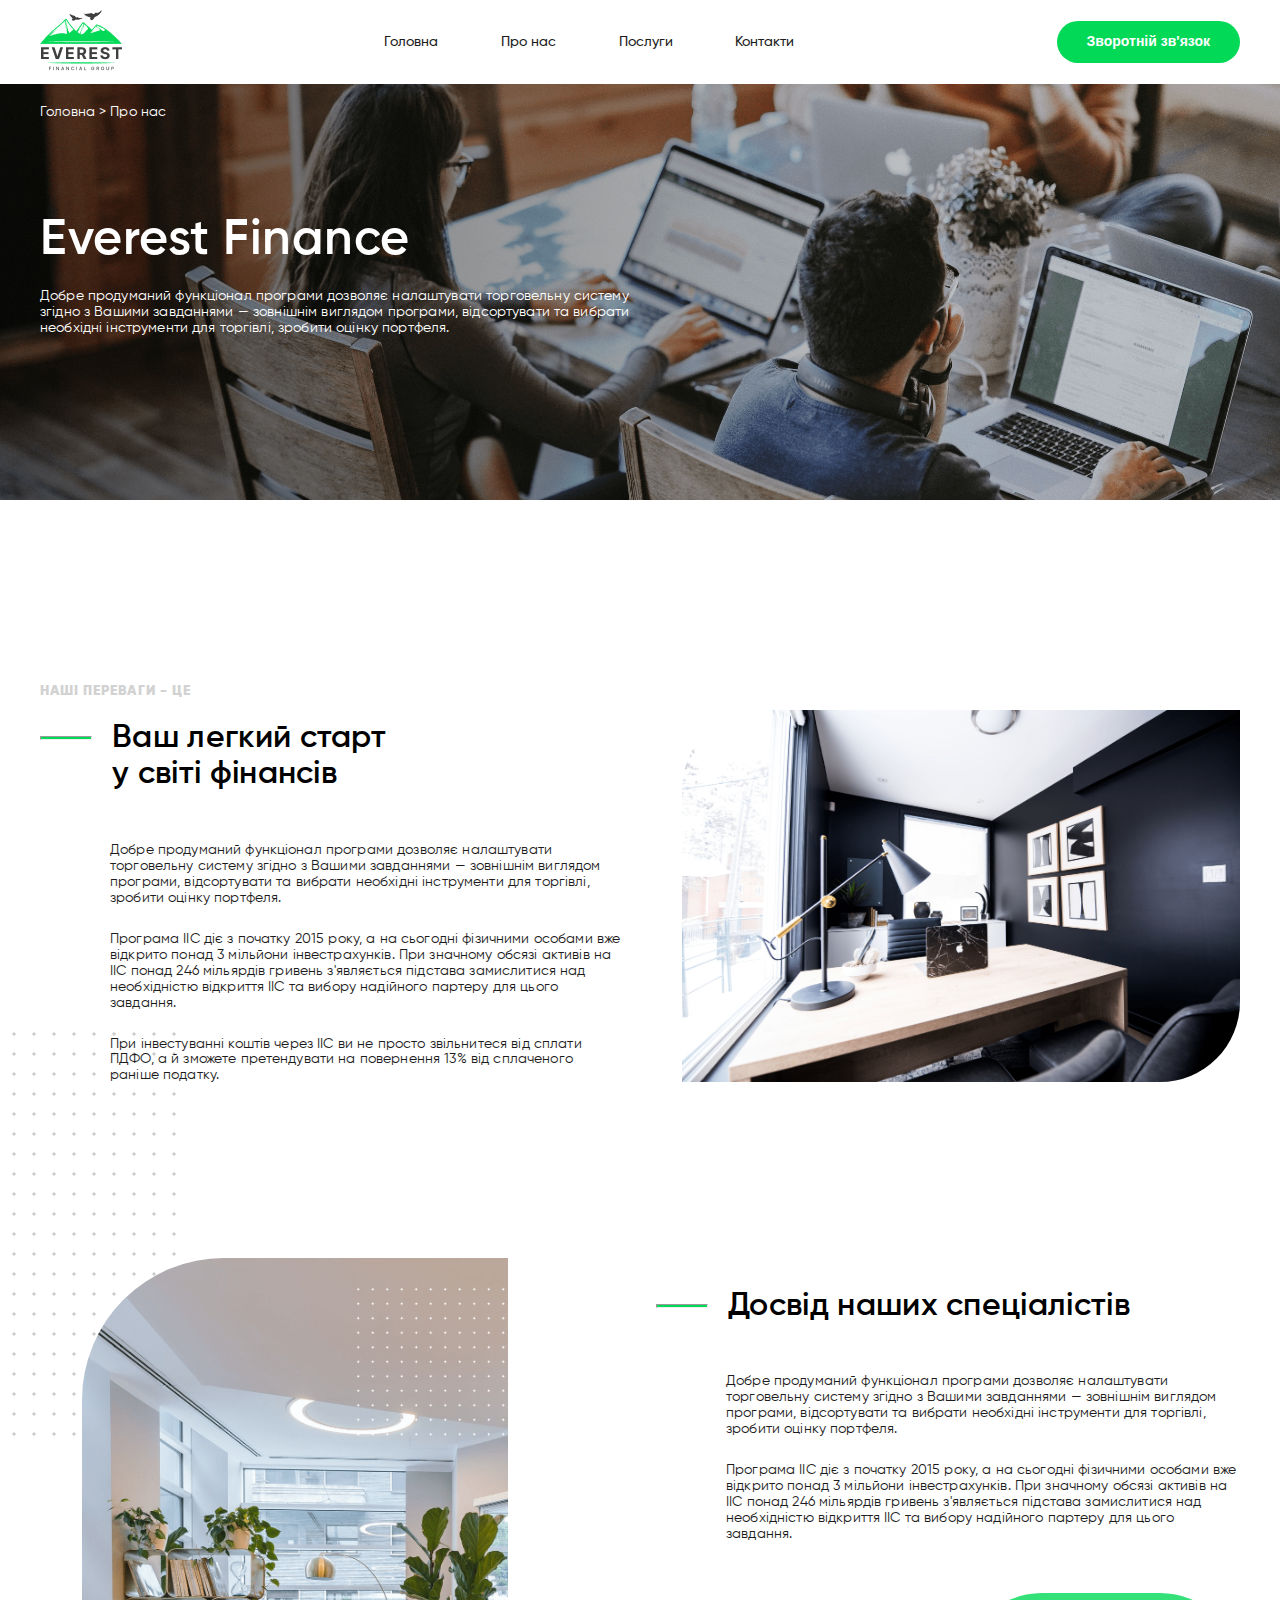
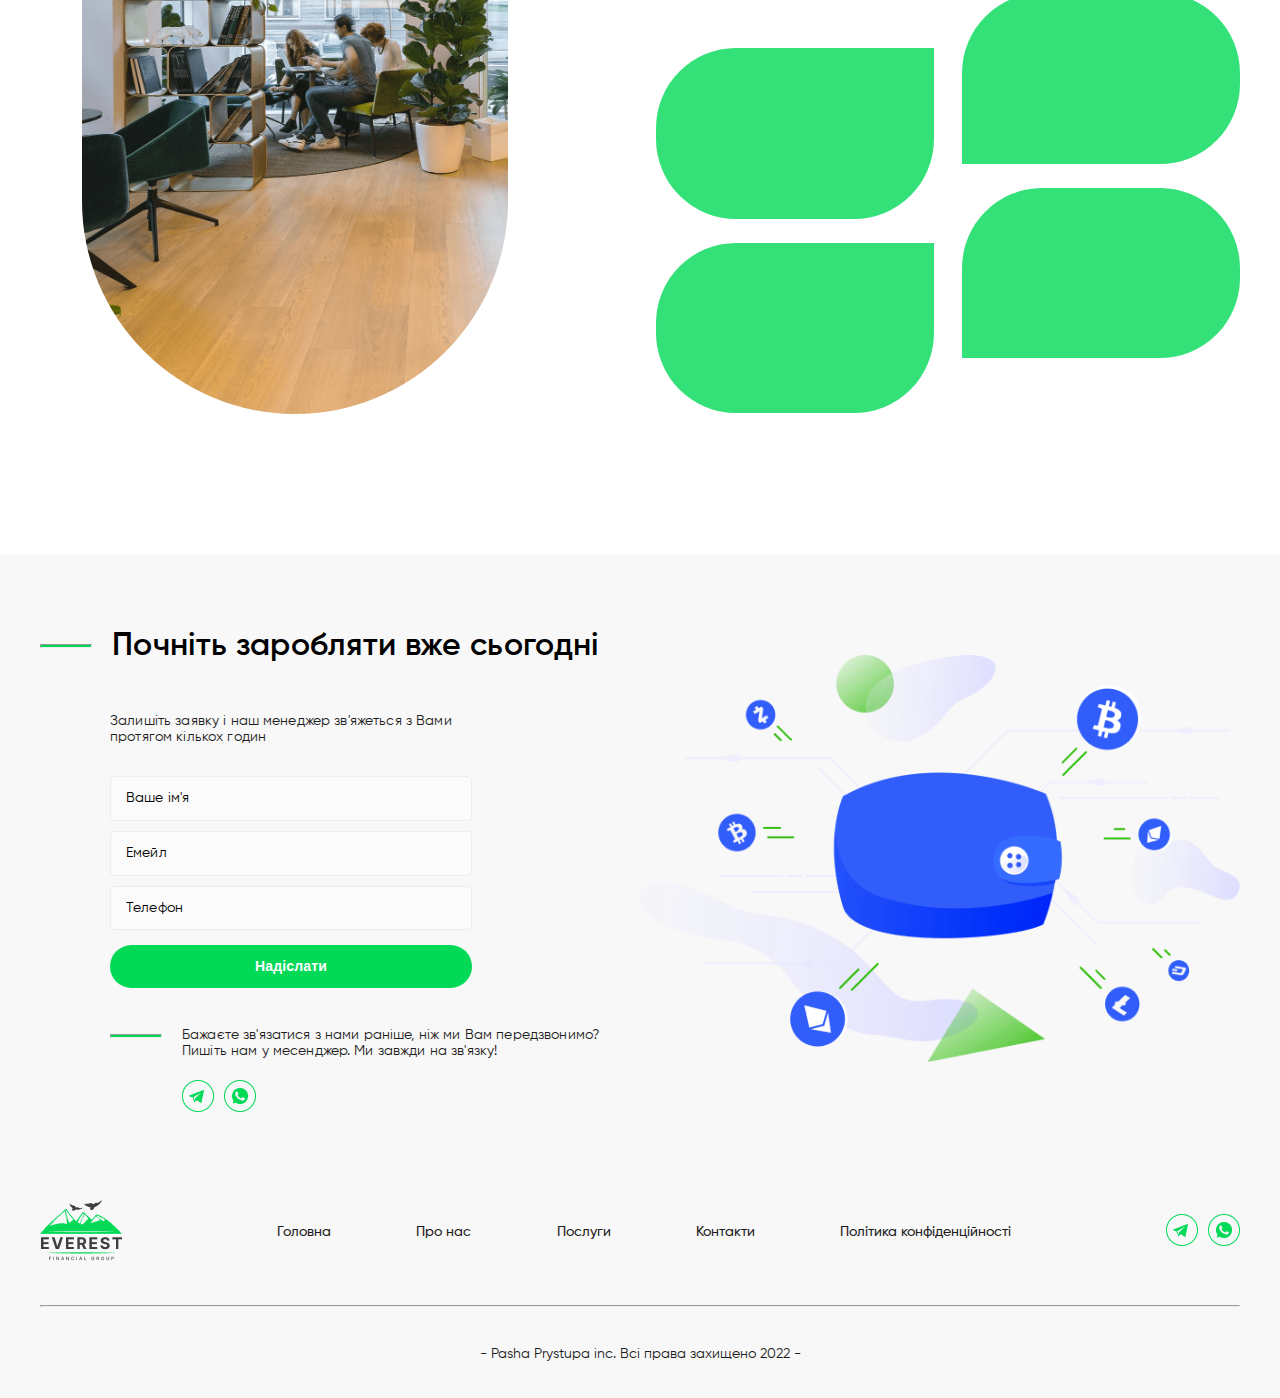
==== commit efaca7f9: "Update about_us.html" ====
--- a/about_us.html
+++ b/about_us.html
@@ -18,7 +18,7 @@
             <a class="header_link" href="./about_us.html">Про нас</a>
             <div class="dropdown">
                <a class="header_link dropdown" onclick="dropdownMenu()">Послуги</a>
-               <div class="dropdown_content" id="dropdown">
+               <div class="dropdown_content header_link" id="dropdown">
                   <a href="./stock_market.html" class="dropdown_content_link">Фондова біржа</a>
                   <a href="./crypto.html" class="dropdown_content_link">Криптовалюта</a>
                </div>
@@ -61,7 +61,7 @@
             <a class="header_link" href="#">Політика конфіденційності</a>
          </nav>
          <div class="mobile_popup_links">
-            <a class="footer_link" href="https://twitter.com/" target="_blank"><img src="./images/twitter_icon.png"
+            <a class="footer_link" href="https://t.me/pashkentosik" target="_blank"><img src="./images/twitter_icon.png"
                   alt="twitter icon"></a>
             <a class="footer_link" href="https://www.whatsapp.com/" target="_blank"><img src="./images/wats_up_icon.png"
                   alt="whats up icon"></a>
@@ -137,29 +137,29 @@
                   </div>
                   <div class="au_green_drops">
                      <div class="au_green_drops_vertical">
-                        <div class="au_green_drop">
+                        <div class="au_green_drop scroll_hidden">
                            <h5 class="au_green_drop_title">18</h5>
                            <p class="au_green_drop_text">Років досвіду</p>
                         </div>
-                        <div class="au_green_drop mobile_hide_drop">
+                        <div class="au_green_drop scroll_hidden mobile_hide_drop">
                            <h5 class="au_green_drop_title">9.8/10</h5>
                            <p class="au_green_drop_text">Рейтинг довіри</p>
                         </div>
-                        <div class="au_green_drop_mirror mobile_show_drop">
+                        <div class="au_green_drop_mirror scroll_hidden mobile_show_drop">
                            <h5 class="au_green_drop_title">1500+</h5>
-                           <p class="au_green_drop_text">Років досвіду</p>
+                           <p class="au_green_drop_text">Задоволених клієнтів</p>
                         </div>
                      </div>
                      <div class="au_green_drops_vertical _mirror">
-                        <div class="au_green_drop_mirror mobile_hide_drop">
+                        <div class="au_green_drop_mirror scroll_hidden mobile_hide_drop">
                            <h5 class="au_green_drop_title">1500+</h5>
-                           <p class="au_green_drop_text">Років досвіду</p>
-                        </div>
-                        <div class="au_green_drop mobile_show_drop">
+                           <p class="au_green_drop_text">Задоволених клієнтів</p>
+                        </div>
+                        <div class="au_green_drop scroll_hidden mobile_show_drop">
                            <h5 class="au_green_drop_title">9.8/10</h5>
                            <p class="au_green_drop_text">Рейтинг довіри</p>
                         </div>
-                        <div class="au_green_drop_mirror">
+                        <div class="au_green_drop_mirror scroll_hidden">
                            <h5 class="au_green_drop_title">5000$</h5>
                            <p class="au_green_drop_text">Середній дохід наших клієнтів через пів року</p>
                         </div>
@@ -200,7 +200,7 @@
                               <p class="au_regular_text">Бажаєте зв'язатися з нами раніше, ніж ми Вам
                                  передзвонимо?<br>Пишіть нам у месенджер. Ми завжди на зв'язку!</p>
                               <div class="au_green_line_links">
-                                 <a class="footer_link" href="https://twitter.com/" target="_blank"><img
+                                 <a class="footer_link" href="https://t.me/pashkentosik" target="_blank"><img
                                        src="./images/twitter_icon.png" alt="twitter icon"></a>
                                  <a class="footer_link" href="https://www.whatsapp.com/" target="_blank"><img
                                        src="./images/wats_up_icon.png" alt="whats up icon"></a>
@@ -231,7 +231,7 @@
                      <a class="header_link" href="#">Політика конфіденційності</a>
                   </nav>
                   <div class="footer_links">
-                     <a class="footer_link" href="https://twitter.com/" target="_blank"><img
+                     <a class="footer_link" href="https://t.me/pashkentosik" target="_blank"><img
                            src="./images/twitter_icon.png" alt="twitter icon"></a>
                      <a class="footer_link" href="https://www.whatsapp.com/" target="_blank"><img
                            src="./images/wats_up_icon.png" alt="whats up icon"></a>
--- a/css/main.css
+++ b/css/main.css
@@ -623,7 +623,21 @@
    display: flex;
    justify-content: space-between;
 }
-
+.scroll_hidden h5, .scroll_hidden p{
+   opacity: 0;
+   filter: blur(4px);
+   transition: all 2s ease-out;
+   
+}
+.scroll_show h5, .scroll_show p{
+   opacity: 1;
+   filter: blur(0);
+   transition: all 2s ease-in;
+   
+}
+.scroll_show p {
+   transition-delay: 0.8s ;
+}
 .line_title {
    font-family: 'Gilroy';
    font-style: normal;
@@ -1501,7 +1515,7 @@
 .dropdown_content_footer {
    display: none;
    left: -75%;
-   transform: translate(0, -200%);
+   transform: translate(0, -116%);
    position: absolute;
    border-radius: 8px 8px 0px 0px;
    z-index: 10;
@@ -1511,8 +1525,8 @@
 }
 .dropdown_content_footer_contact {
    display: none;
-   left: -75%;
-   transform: translate(0, -200%);
+   left: -95%;
+   transform: translate(0, -116%);
    position: absolute;
    border-radius: 8px 8px 0px 0px;
    z-index: 10;
@@ -1610,9 +1624,6 @@
    text-transform: uppercase;
 }
 
-.FAQ_list_item_group:not(.FAQ_show) .FAQ_dropdowm_text {
-   display: none;
-}
 
 .FAQ_list_item {
    display: flex;
@@ -1648,9 +1659,11 @@
    line-height: 114%;
    letter-spacing: 0.01em;
    color: #1D1B1B;
-   padding: 1em 0;
+   max-height: fit-content;
    opacity: 0;
-   transition: opacity 0.5s linear;
+   max-height: 0;
+   transition: all 1s ;
+   overflow: hidden;
 }
 
 .FAQ_list_item_close {
@@ -1669,9 +1682,15 @@
    transform: rotate(45deg);
    transition: 0.5s ease-in-out;
 }
-
+.FAQ_list_item_group_title .FAQ_list_item_close {
+   transition: 0.5s ease-in-out;
+}
 .FAQ_show .FAQ_dropdowm_text {
    opacity: 1;
+   height: fit-content;
+   padding: 1em 0;
+   max-height: 500px;
+   transition: all 1s ease-in;
 }
 
 .contact_container {
@@ -2023,28 +2042,36 @@
    }
 
    .dropdown_content_footer {
-      top: 540%;
+      top: 200%;
       left: -100%;
-      transform: translate(0, -200%);
       position: absolute;
       border-radius: 8px 8px 8px 8px;
       z-index: 10;
       width: 300%;
-      height: 600%;
+      height: 200%;
       background-color: rgba(211, 211, 211, 1);
    }
+   .dropdown_content_footer .dropdown_content_link{
+      width: 100%;
+      align-items: center;
+      justify-content: center;
+
+   }
    .dropdown_content_footer_contact {
-      top: 540%;
+      top: 200%;
       left: -100%;
-      transform: translate(0, -200%);
       position: absolute;
       border-radius: 8px 8px 8px 8px;
       z-index: 10;
       width: 300%;
-      height: 600%;
+      height: 200%;
       background-color: rgba(211, 211, 211, 1);
    }
-
+   .dropdown_content_footer_contact .dropdown_content_link{
+      width: 100%;
+      align-items: center;
+      justify-content: center;
+   }
    .contact_main_banner {
       width: 40%;
    }
@@ -2063,7 +2090,10 @@
    .contact_location_item .header_link {
       text-align: center;
    }
-
+   .footer_nav .header_link{
+      height: 80px;
+      width: 100%;
+   }
    .contact_location {
       padding: 20px 0;
    }
@@ -2076,7 +2106,12 @@
    .footer_nav {
       flex-direction: column;
       align-items: center;
-      gap: 30px
+   }
+   .footer_content{
+      gap: 50px;
+   }
+   .footer_content .footer_links{
+      padding-bottom: 0;
    }
 
    .foot_container {
@@ -2088,7 +2123,6 @@
 
    .footer_nav {
       order: 3;
-      gap: 50px;
    }
 
    .footer_links {
@@ -2319,4 +2353,4 @@
       text-align: center;
       word-wrap: wrap;
    }
-}+}
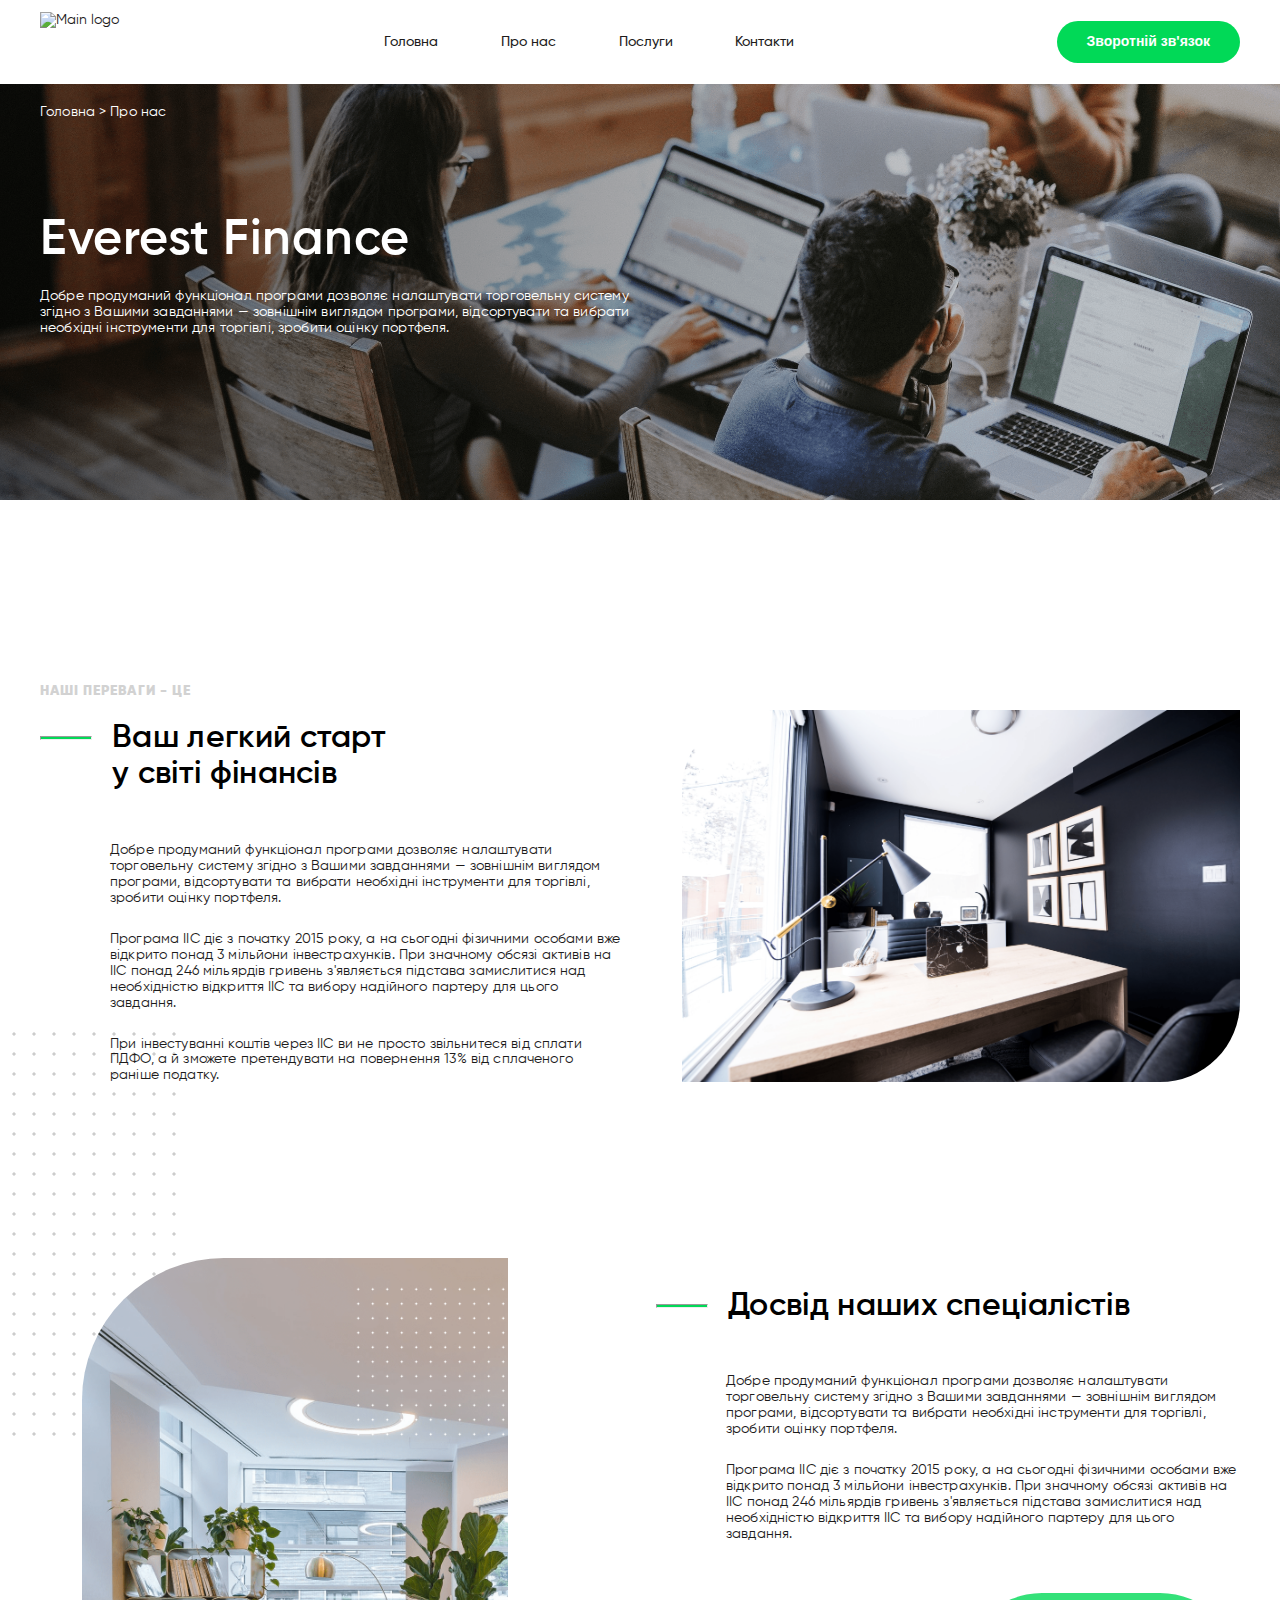
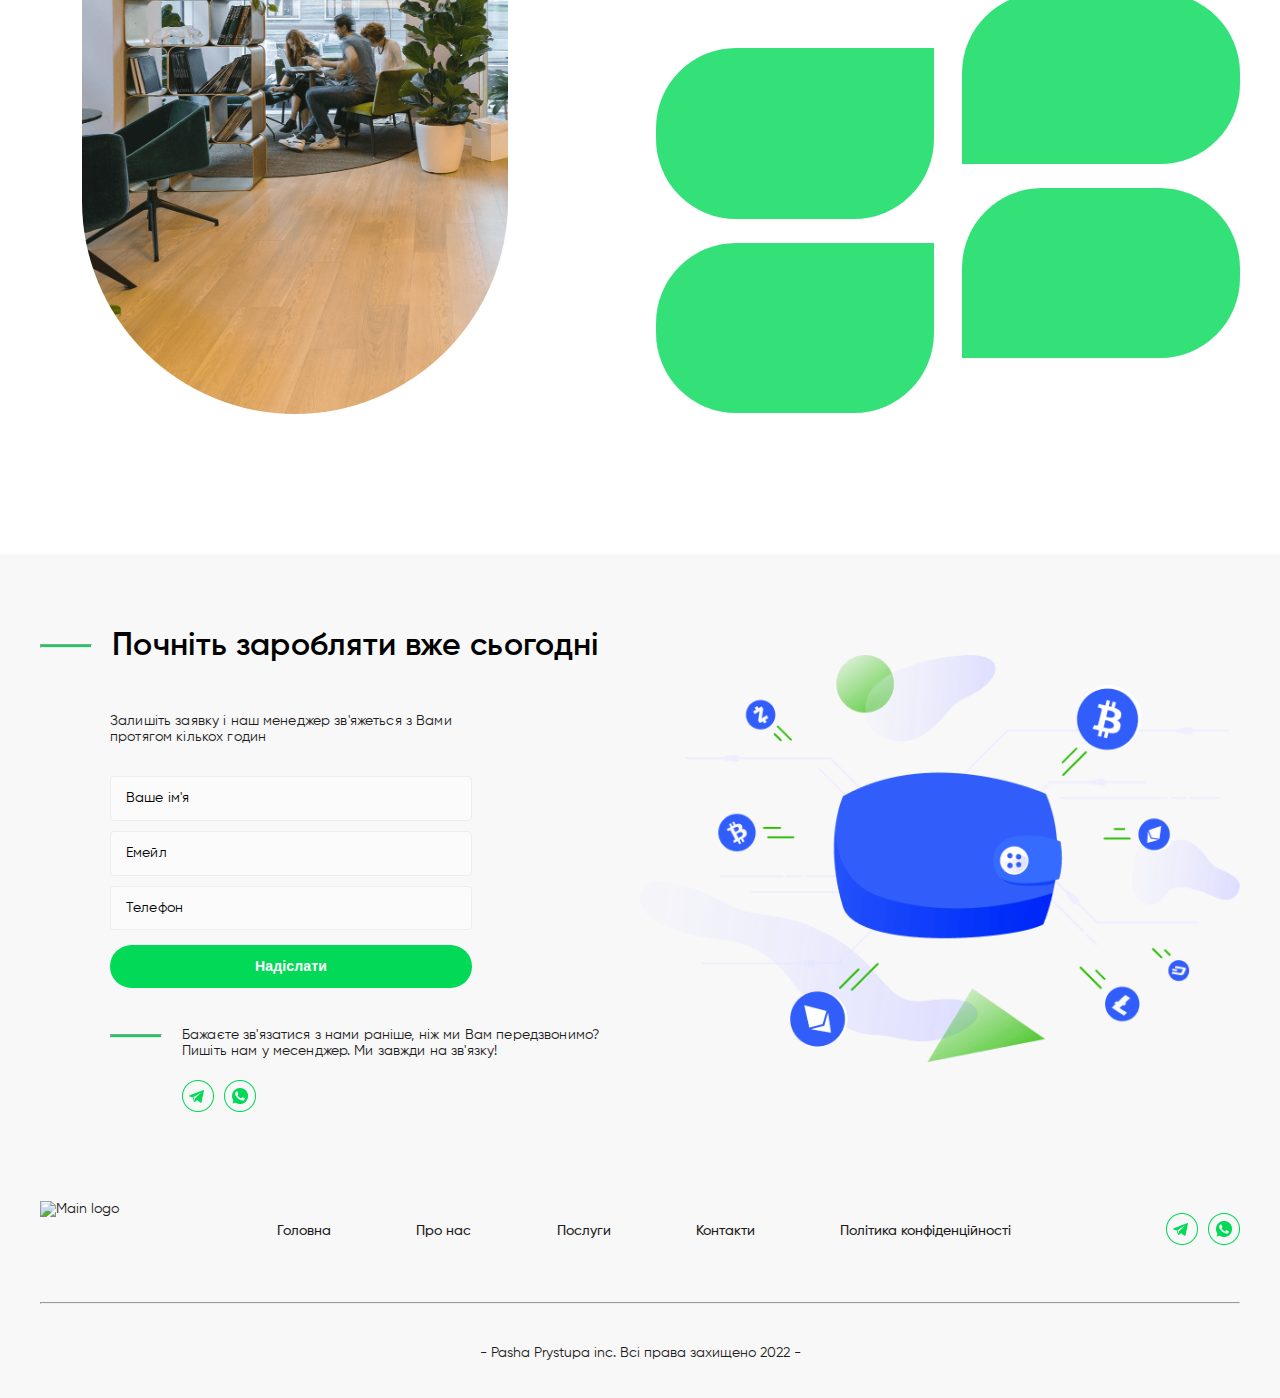
==== commit b44a6503: "clange uppercase" ====
--- a/about_us.html
+++ b/about_us.html
@@ -12,7 +12,7 @@
 <body class="body">
    <header class="header">
       <div class="body_header _container">
-         <a href="./index.html"><img class="header_logo" src="./images/Logo_main.png" alt="Main logo"></a>
+         <a href="./index.html"><img class="header_logo" src="./images/logo_main.png" alt="Main logo"></a>
          <nav class="header_nav">
             <a class="header_link" href="./index.html">Головна</a>
             <a class="header_link" href="./about_us.html">Про нас</a>
@@ -47,7 +47,7 @@
    </header>
    <main>
       <div class="mobile_menu_popup" id="mobile_menu_popup">
-         <nav class="mobile_menu_popup_nav">
+         <div class="mobile_menu_popup_nav">
             <a class="header_link" href="./index.html">Головна</a>
             <a class="header_link" href="./about_us.html">Про нас</a>
             <div class="dropdown_footer">
@@ -59,7 +59,7 @@
             </div>
             <a class="header_link" href="./contacts.html">Контакти</a>
             <a class="header_link" href="#">Політика конфіденційності</a>
-         </nav>
+         </div>
          <div class="mobile_popup_links">
             <a class="footer_link" href="https://t.me/pashkentosik" target="_blank"><img src="./images/twitter_icon.png"
                   alt="twitter icon"></a>
@@ -216,7 +216,7 @@
             </div>
             <div class="foot_container">
                <div class="footer_content">
-                  <a href="./index.html"><img class="header_logo" src="./images/Logo_main.png" alt="Main logo"></a>
+                  <a href="./index.html"><img class="header_logo" src="./images/logo_main.png" alt="Main logo"></a>
                   <nav class="footer_nav">
                      <a class="header_link" href="./index.html">Головна</a>
                      <a class="header_link" href="./about_us.html">Про нас</a>
--- a/css/main.css
+++ b/css/main.css
@@ -626,17 +626,17 @@
 .scroll_hidden h5, .scroll_hidden p{
    opacity: 0;
    filter: blur(4px);
-   transition: all 2s ease-out;
+   transition: all 1.5s ease-out;
    
 }
 .scroll_show h5, .scroll_show p{
    opacity: 1;
    filter: blur(0);
-   transition: all 2s ease-in;
+   transition: all 1.5s ease-in;
    
 }
 .scroll_show p {
-   transition-delay: 0.8s ;
+   transition-delay: 0.6s ;
 }
 .line_title {
    font-family: 'Gilroy';
@@ -1590,7 +1590,7 @@
    justify-content: center;
 }
 
-.FAQ_dropdown_body {
+.faq_dropdown_body {
    min-height: 800px;
    width: 100%;
    display: flex;
@@ -1598,7 +1598,7 @@
    align-items: center;
 }
 
-.FAQ_dropdown_content {
+.faq_dropdown_content {
    height: fit-content;
    max-width: 800px;
    width: 100%;
@@ -1607,13 +1607,13 @@
    gap: 80px;
 }
 
-.FAQ_text {
+.faq_text {
    display: flex;
    flex-direction: column;
    align-items: center;
 }
 
-.FAQ_gray_title {
+.faq_gray_title {
    width: fit-content;
    font-weight: 900;
    font-size: 14px;
@@ -1625,12 +1625,12 @@
 }
 
 
-.FAQ_list_item {
-   display: flex;
-   flex-direction: column;
-}
-
-.FAQ_list_item_group_title {
+.faq_list_item {
+   display: flex;
+   flex-direction: column;
+}
+
+.faq_list_item_group_title {
    display: flex;
    justify-content: space-between;
    cursor: pointer;
@@ -1638,7 +1638,7 @@
    min-height: 32px;
 }
 
-.FAQ_list_item_title {
+.faq_list_item_title {
    font-style: normal;
    font-weight: 600;
    font-size: 17px;
@@ -1648,11 +1648,11 @@
    align-self: center;
 }
 
-.FAQ_show {
+.faq_show {
    display: block;
 }
 
-.FAQ_dropdowm_text {
+.faq_dropdowm_text {
    font-style: normal;
    font-weight: 400;
    font-size: 14px;
@@ -1666,26 +1666,26 @@
    overflow: hidden;
 }
 
-.FAQ_list_item_close {
+.faq_list_item_close {
    height: 1.5em;
    width: 1.5em;
 }
 
-.FAQ_list_line {
+.faq_list_line {
    height: 1px;
    color: #DFDFDF;
    width: 100%;
    opacity: 0.6;
 }
 
-.FAQ_show .FAQ_list_item_group_title .FAQ_list_item_close {
+.faq_show .faq_list_item_group_title .faq_list_item_close {
    transform: rotate(45deg);
    transition: 0.5s ease-in-out;
 }
-.FAQ_list_item_group_title .FAQ_list_item_close {
+.faq_list_item_group_title .faq_list_item_close {
    transition: 0.5s ease-in-out;
 }
-.FAQ_show .FAQ_dropdowm_text {
+.faq_show .faq_dropdowm_text {
    opacity: 1;
    height: fit-content;
    padding: 1em 0;
@@ -2020,7 +2020,7 @@
       line-height: 18px;
    }
 
-   .FAQ_dropdown_body {
+   .faq_dropdown_body {
       min-height: 600px;
       padding-top: 40px;
       padding-bottom: 60px;
@@ -2339,7 +2339,7 @@
       width: 100%;
    }
 
-   .FAQ_dropdown_content {
+   .faq_dropdown_content {
       gap: 50px;
    }
 }
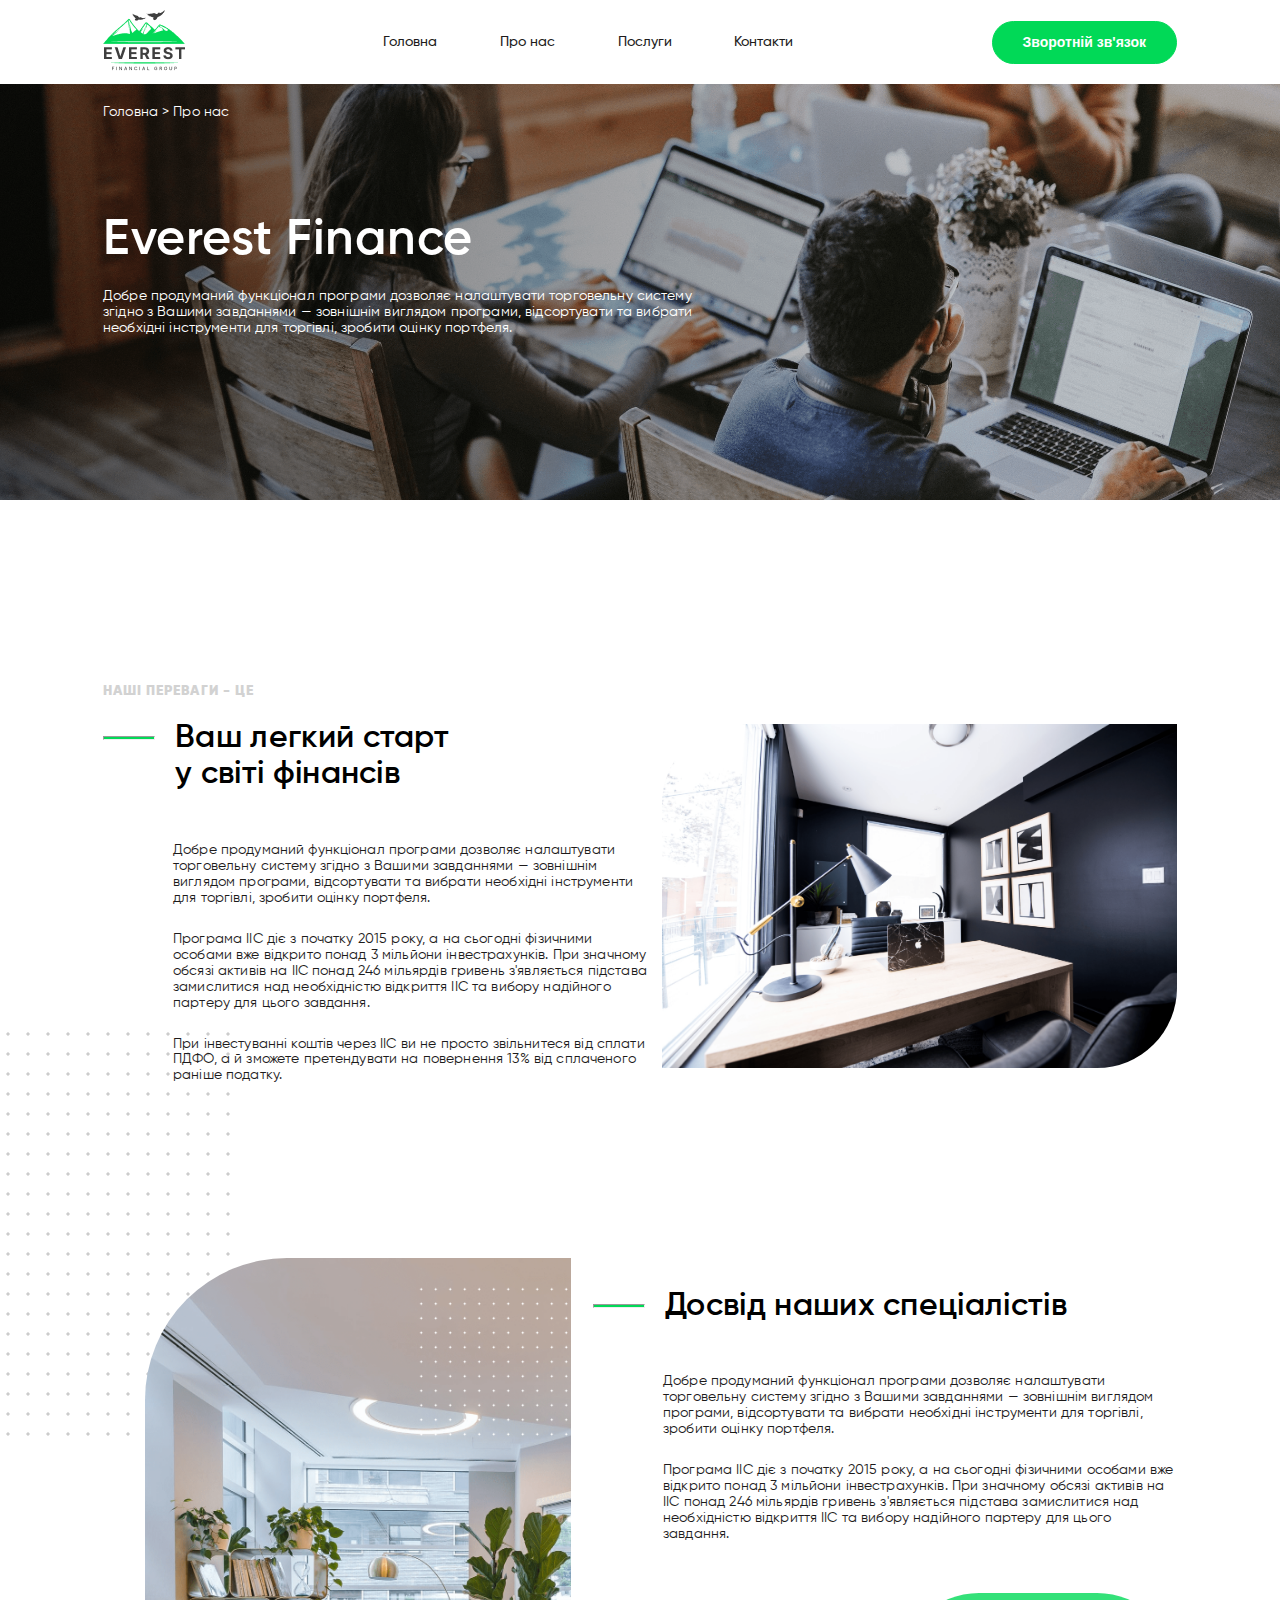
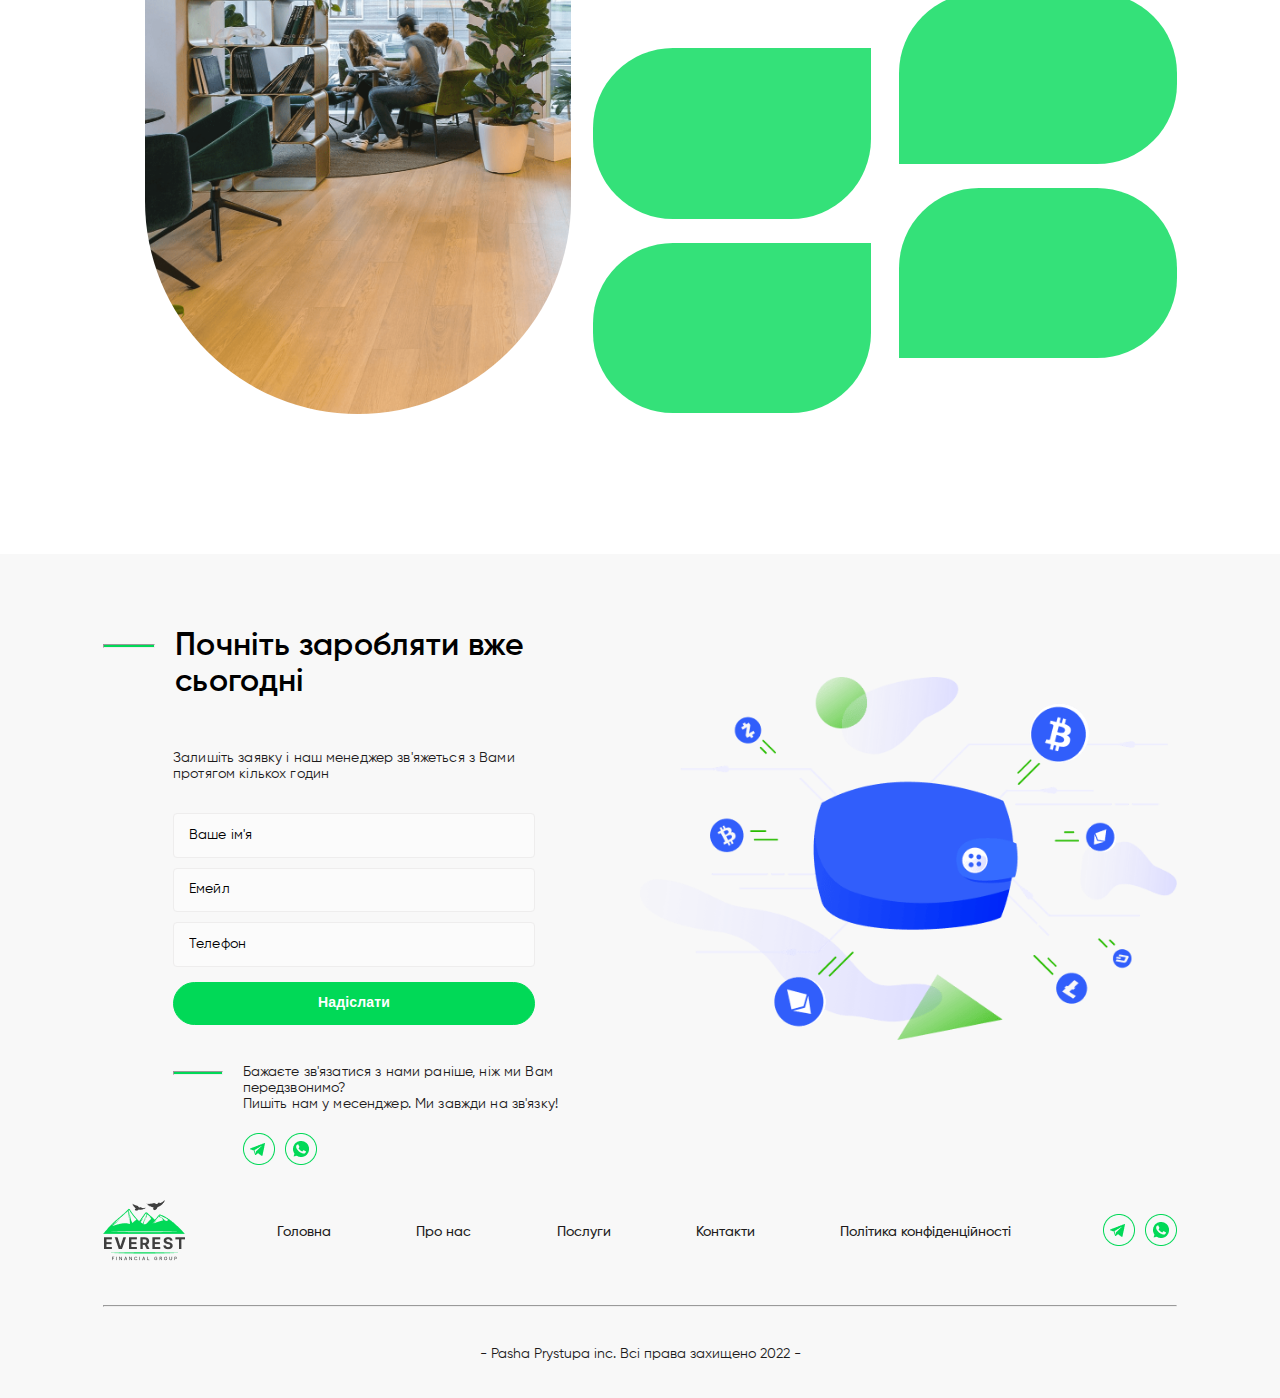
==== commit 5d0f27ed: "new fetures" ====
--- a/about_us.html
+++ b/about_us.html
@@ -33,15 +33,7 @@
                   <img src="./images/phone_button.png" alt="menu phone button">
                </button>
             </a>
-            <a onclick="mobileMenuToggle()" class="mobile_menu_button">
-               <button id="mobile_menu_button" class="header_menu_button_mobile">
-                  <hr class="header_menu_button_mobile_line">
-                  <hr class="header_menu_button_mobile_line">
-                  <hr class="header_menu_button_mobile_line">
-               </button>
-               <button id="mobile_menu_button_x" class="mobile_menu_button_x">
-               </button>
-            </a>
+            <a onclick="mobileMenuToggle()" class="mobile_menu_button" id="buttonActive"><span></span></a>
          </div>
       </div>
    </header>
--- a/css/main.css
+++ b/css/main.css
@@ -291,7 +291,7 @@
 
 /***************************************************              GENERAL RESET STYLES             ***************************************************/
 ._container {
-   max-width: 1200px;
+   max-width: 1074px;
    margin: 0 auto;
    padding: 0 15px;
    box-sizing: content-box;
@@ -360,8 +360,12 @@
    border: none;
    text-align: center;
    cursor: pointer;
-}
-
+   border: 1px #01D957 solid;
+}
+.popup_input_button:hover {
+   color: #01D957;
+   background-color: #FFFFFF;
+}
 .header_phone_button {
    width: 40px;
    height: 40px;
@@ -395,8 +399,55 @@
 }
 
 .mobile_menu_button {
-   height: fit-content;
-   width: fit-content;
+   border: none;
+   background: #FFFFFF;
+   width: 28px;
+   height: 19px;
+   display: flex;
+   flex-direction: column;
+   gap: 5px;
+   padding: 0;
+   justify-content: center;
+}
+
+.mobile_menu_button span {
+   height: 3px;
+   width: 100%;
+   border-radius: 8px;
+   background-color: #01D957;
+   position: relative;
+}
+.mobile_menu_button span::before {
+   position: absolute;
+   content: '';
+   height: 3px;
+   width: 100%;
+   background-color: #01D957;
+   top: -300%;
+   border-radius: 8px;
+   transition: all 0.5s;
+}
+.mobile_menu_button span::after {
+   position: absolute;
+   content: '';
+   height: 3px;
+   width: 100%;
+   background-color: #01D957;
+   top: 300%;
+   border-radius: 8px;
+   transition: all 0.5s;
+}
+.change_btn span::before {
+   transform: rotate(45deg);
+   top: 0;
+}
+.change_btn span::after {
+   transform: rotate(-45deg);
+   top: 0;
+}
+.change_btn span {
+   background-color: transparent;
+   transition: all 0.2s;
 }
 
 .mobile_menu_group {
@@ -539,8 +590,17 @@
    border: none;
    border-radius: 27px;
    cursor: pointer;
-}
-
+   border: 1px #01D957 solid;
+
+}
+.main_banner_button:hover {
+   color: #01D957;
+   background-color: #fff;
+}
+.header_button:hover {
+   color: #01D957;
+   background-color: #fff;
+}
 
 .about_us {
    width: 100%;
@@ -1069,6 +1129,7 @@
    color: #FFFFFF;
    width: 100%;
    cursor: pointer;
+   border:  1px solid #01D957;
 }
 
 .popup_input_button_link {
@@ -1136,11 +1197,14 @@
    z-index: 18;
    align-items: center;
    flex-direction: column;
-   display: none;
+   visibility: collapse;
+   opacity: 0;
+   transition: all 0.5s;
 }
 
 .show_menu_popup {
-   display: flex;
+   opacity: 1;
+   visibility: visible;
 }
 
 .hide_three_hr {
@@ -1514,6 +1578,7 @@
 
 .dropdown_content_footer {
    display: none;
+   top: 24%;
    left: -75%;
    transform: translate(0, -116%);
    position: absolute;
